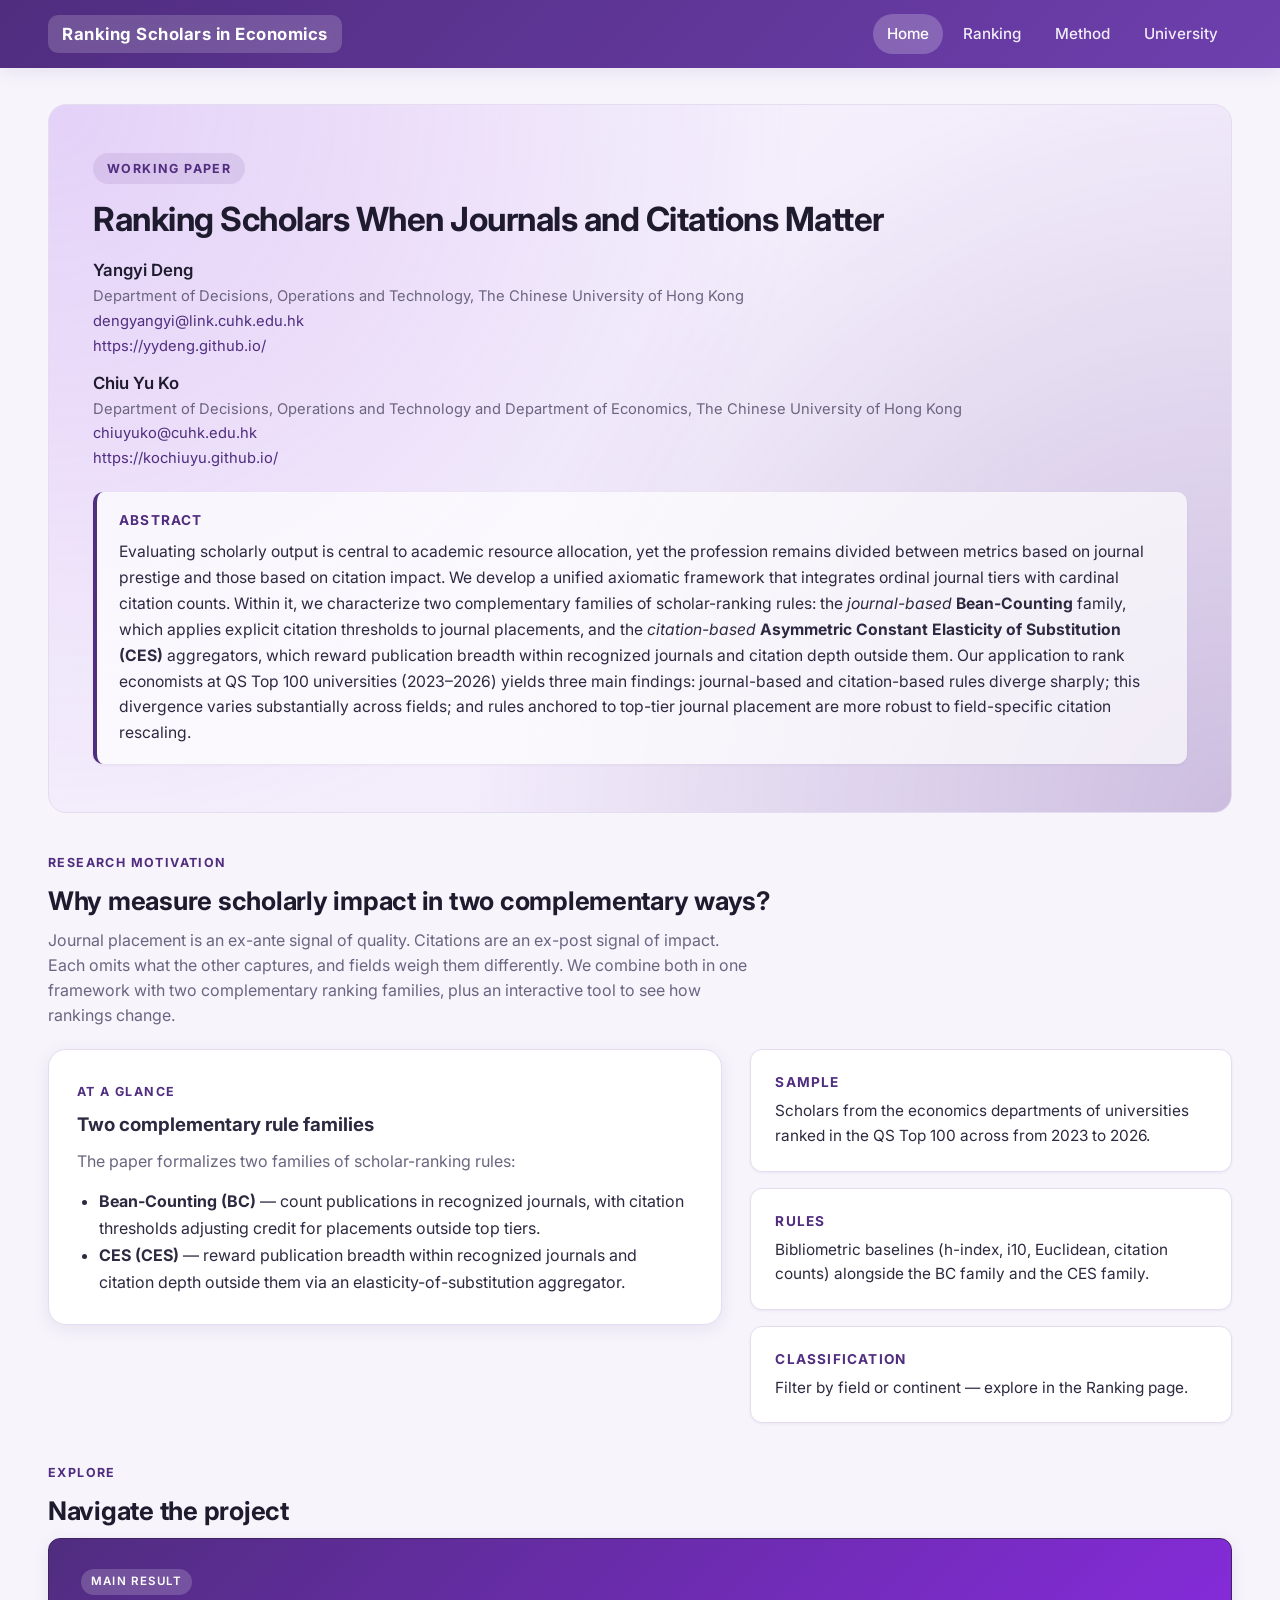
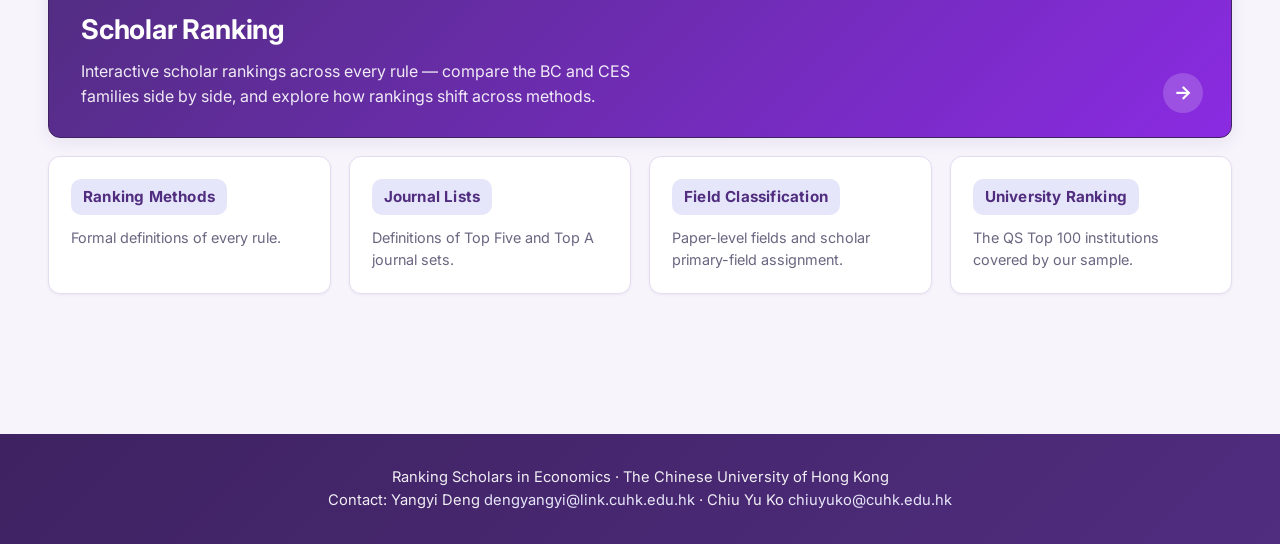
==== index.html @ 307507ee "Add files via upload" ====
<!DOCTYPE html>
<html lang="en">
<head>
    <meta charset="UTF-8">
    <meta name="viewport" content="width=device-width, initial-scale=1.0">
    <title>Ranking Scholars When Journals and Citations Matter</title>
    <link rel="preconnect" href="https://fonts.googleapis.com">
    <link rel="preconnect" href="https://fonts.gstatic.com" crossorigin>
    <link href="https://fonts.googleapis.com/css2?family=Inter:wght@400;500;600;700&display=swap" rel="stylesheet">
    <link rel="stylesheet" href="styles.css">
    <style>
        .home-grid {
            display: grid;
            grid-template-columns: 1.4fr 1fr;
            gap: 28px;
            align-items: start;
        }
        .home-grid .stat-stack {
            display: grid;
            gap: 16px;
        }
        .stat-card {
            background: #fff;
            border-radius: var(--radius-md);
            padding: 22px 24px;
            border: 1px solid var(--line);
            box-shadow: var(--shadow-sm);
        }
        .stat-card h4 {
            margin: 0 0 6px;
            color: var(--primary);
            font-size: 0.85em;
            text-transform: uppercase;
            letter-spacing: 1.2px;
        }
        .stat-card p {
            margin: 0;
            color: var(--text);
            font-size: 0.96em;
            line-height: 1.6;
        }
        @media (max-width: 900px) {
            .home-grid { grid-template-columns: 1fr; }
        }
        .tile .tile-icon {
            width: auto;
            height: auto;
            padding: 6px 12px;
            display: inline-block;
            font-size: 0.95em;
            letter-spacing: 0.2px;
        }
        .nav-layout {
            display: grid;
            gap: 18px;
        }
        .tile-feature {
            position: relative;
            display: block;
            padding: 28px 32px;
            background: linear-gradient(135deg, var(--primary), var(--primary-light));
            border-radius: var(--radius-md);
            border: 1px solid var(--primary-dark);
            box-shadow: var(--shadow-md);
            color: #fff;
            text-decoration: none;
            transition: transform 0.2s ease, box-shadow 0.2s ease;
            overflow: hidden;
        }
        .tile-feature:hover {
            transform: translateY(-2px);
            box-shadow: var(--shadow-lg);
            color: #fff;
        }
        .tile-feature .tile-eyebrow {
            display: inline-block;
            padding: 4px 10px;
            background: rgba(255, 255, 255, 0.18);
            color: #fff;
            border-radius: 999px;
            font-size: 0.72em;
            text-transform: uppercase;
            letter-spacing: 1.2px;
            font-weight: 600;
            margin-bottom: 14px;
        }
        .tile-feature .tile-feature-title {
            margin: 0 0 8px;
            font-size: 1.7em;
            font-weight: 700;
            color: #fff;
            letter-spacing: -0.2px;
        }
        .tile-feature .tile-feature-sub {
            margin: 0;
            font-size: 1em;
            line-height: 1.55;
            color: rgba(255, 255, 255, 0.9);
            max-width: 60ch;
        }
        .tile-feature .tile-feature-arrow {
            position: absolute;
            right: 28px;
            bottom: 24px;
            width: 40px;
            height: 40px;
            border-radius: 50%;
            background: rgba(255, 255, 255, 0.18);
            display: grid;
            place-items: center;
            font-size: 1.2em;
            font-weight: 700;
            transition: transform 0.2s ease, background 0.2s ease;
        }
        .tile-feature:hover .tile-feature-arrow {
            transform: translateX(4px);
            background: rgba(255, 255, 255, 0.28);
        }
        .tile-grid-secondary {
            grid-template-columns: repeat(4, 1fr);
        }
        @media (max-width: 900px) {
            .tile-grid-secondary { grid-template-columns: repeat(2, 1fr); }
            .tile-feature { padding: 22px; }
            .tile-feature .tile-feature-title { font-size: 1.35em; }
            .tile-feature .tile-feature-arrow { display: none; }
        }
    </style>
</head>
<body>
    <header class="site-header">
        <div class="nav-wrap">
            <a class="brand" href="index.html">
                <span class="brand-mark">Ranking Scholars in Economics</span>
            </a>
            <nav class="site-nav">
                <a href="index.html" class="active">Home</a>
                <a href="ranking.html">Ranking</a>
                <a href="algorithms.html">Method</a>
                <a href="university.html">University</a>
            </nav>
        </div>
    </header>

    <main class="page">
        <section class="hero section">
            <span class="eyebrow">Working paper</span>
            <h1>Ranking Scholars When Journals and Citations Matter</h1>

            <div class="authors">
                <div class="author">
                    <span class="author-name">Yangyi Deng</span>
                    <span class="author-aff">Department of Decisions, Operations and Technology, The Chinese University of Hong Kong</span>
                    <a class="author-email" href="mailto:dengyangyi@link.cuhk.edu.hk">dengyangyi@link.cuhk.edu.hk</a>
                    <a class="author-site" href="https://yydeng.github.io/" target="_blank" rel="noopener">https://yydeng.github.io/</a>
                </div>
                <div class="author">
                    <span class="author-name">Chiu Yu Ko</span>
                    <span class="author-aff">Department of Decisions, Operations and Technology and Department of Economics, The Chinese University of Hong Kong</span>
                    <a class="author-email" href="mailto:chiuyuko@cuhk.edu.hk">chiuyuko@cuhk.edu.hk</a>
                    <a class="author-site" href="https://kochiuyu.github.io/" target="_blank" rel="noopener">https://kochiuyu.github.io/</a>
                </div>
            </div>

            <div class="abstract">
                <h3>Abstract</h3>
                <p>Evaluating scholarly output is central to academic resource allocation, yet the profession remains divided between metrics based on journal prestige and those based on citation impact. We develop a unified axiomatic framework that integrates ordinal journal tiers with cardinal citation counts. Within it, we characterize two complementary families of scholar-ranking rules: the <em>journal-based</em> <strong>Bean-Counting</strong> family, which applies explicit citation thresholds to journal placements, and the <em>citation-based</em> <strong>Asymmetric Constant Elasticity of Substitution (CES)</strong> aggregators, which reward publication breadth within recognized journals and citation depth outside them. Our application to rank economists at QS Top 100 universities (2023&ndash;2026) yields three main findings: journal-based and citation-based rules diverge sharply; this divergence varies substantially across fields; and rules anchored to top-tier journal placement are more robust to field-specific citation rescaling.</p>
            </div>

        </section>

        <section class="section">
            <span class="section-eyebrow">Research Motivation</span>
            <h2 class="section-title">Why measure scholarly impact in two complementary ways?</h2>
            <p class="section-lead">Journal placement is an ex-ante signal of quality. Citations are an ex-post signal of impact. Each omits what the other captures, and fields weigh them differently. We combine both in one framework with two complementary ranking families, plus an interactive tool to see how rankings change.</p>

            <div class="home-grid">
                <div class="card">
                    <span class="section-eyebrow">At a glance</span>
                    <h3 style="margin:0 0 10px;">Two complementary rule families</h3>
                    <p style="margin:0 0 14px;color:var(--muted);">The paper formalizes two families of scholar-ranking rules:</p>
                    <ul style="margin:0;padding-left:22px;line-height:1.7;">
                        <li><strong>Bean-Counting (BC)</strong> — count publications in recognized journals, with citation thresholds adjusting credit for placements outside top tiers.</li>
                        <li><strong>CES (CES)</strong> — reward publication breadth within recognized journals and citation depth outside them via an elasticity-of-substitution aggregator.</li>
                    </ul>
                </div>
                <div class="stat-stack">
                    <div class="stat-card">
                        <h4>Sample</h4>
                        <p>Scholars from the economics departments of universities ranked in the QS Top 100 across from 2023 to 2026.
                        </p>
                    </div>
                    <div class="stat-card">
                        <h4>Rules</h4>
                        <p>Bibliometric baselines (h-index, i10, Euclidean, citation counts) alongside the BC family and the CES family.</p>
                    </div>
                    <div class="stat-card">
                        <h4>Classification</h4>
                        <p>Filter by field or continent  — explore in the Ranking page.</p>
                    </div>
                </div>
            </div>
        </section>

        <section class="section">
            <span class="section-eyebrow">Explore</span>
            <h2 class="section-title">Navigate the project</h2>
            <div class="nav-layout">
                <a class="tile-feature" href="ranking.html">
                    <span class="tile-eyebrow">Main Result</span>
                    <h3 class="tile-feature-title">Scholar Ranking</h3>
                    <p class="tile-feature-sub">Interactive scholar rankings across every rule — compare the BC and CES families side by side, and explore how rankings shift across methods.</p>
                    <span class="tile-feature-arrow" aria-hidden="true">&rarr;</span>
                </a>
                <div class="tile-grid tile-grid-secondary">
                    <a class="tile" href="algorithms.html">
                        <div class="tile-icon">Ranking Methods</div>
                        <p class="tile-sub">Formal definitions of every rule.</p>
                    </a>
                    <a class="tile" href="algorithms.html#journal-lists">
                        <div class="tile-icon">Journal Lists</div>
                        <p class="tile-sub">Definitions of Top Five and Top A journal sets.</p>
                    </a>
                    <a class="tile" href="algorithms.html#field-classification">
                        <div class="tile-icon">Field Classification</div>
                        <p class="tile-sub">Paper-level fields and scholar primary-field assignment.</p>
                    </a>
                    <a class="tile" href="university.html">
                        <div class="tile-icon">University Ranking</div>
                        <p class="tile-sub">The QS Top 100 institutions covered by our sample.</p>
                    </a>
                </div>
            </div>
        </section>
    </main>

<footer class="site-footer">
  <div class="footer-inner">
    Ranking Scholars in Economics &middot; The Chinese University of Hong Kong<br>
    Contact:
    Yangyi Deng <a href="mailto:dengyangyi@link.cuhk.edu.hk">dengyangyi@link.cuhk.edu.hk</a>
    &middot;
    Chiu Yu Ko <a href="mailto:chiuyuko@cuhk.edu.hk">chiuyuko@cuhk.edu.hk</a>
  </div>
</footer>
    
</body>
</html>
---- styles.css ----
/* ============================================================
   Shared stylesheet — Ranking Scholars in Economics
   Purple academic theme with rounded cards and clean hierarchy.
   ============================================================ */

:root {
    --primary: #502D7F;
    --primary-dark: #3E2261;
    --primary-light: #8A2BE2;
    --lavender: #E6E6FA;
    --lavender-soft: #F3EEFB;
    --lavender-pale: #F8F5FD;
    --thistle: #D8BFD8;
    --ink: #1F1B2E;
    --text: #2D2940;
    --muted: #6B6580;
    --line: #E4DDF0;
    --card-bg: #FFFFFF;
    --page-bg: #F7F4FC;
    --shadow-sm: 0 1px 3px rgba(46, 23, 89, 0.06);
    --shadow-md: 0 4px 18px rgba(46, 23, 89, 0.08);
    --shadow-lg: 0 12px 32px rgba(46, 23, 89, 0.12);
    --radius-sm: 6px;
    --radius-md: 12px;
    --radius-lg: 18px;
}

* { box-sizing: border-box; }

html { scroll-behavior: smooth; }

body {
    font-family: 'Inter', -apple-system, BlinkMacSystemFont, 'Segoe UI', 'Helvetica Neue', Arial, sans-serif;
    margin: 0;
    padding: 0;
    background-color: var(--page-bg);
    color: var(--text);
    line-height: 1.55;
    -webkit-font-smoothing: antialiased;
    -moz-osx-font-smoothing: grayscale;
    display: flex;
    flex-direction: column;
    min-height: 100vh;
}

a { color: var(--primary); }
a:hover { color: var(--primary-dark); }

/* ---------- Top bar / navigation ---------- */
.site-header {
    background: linear-gradient(135deg, #502D7F 0%, #6E3FAE 100%);
    color: #fff;
    padding: 14px 0;
    box-shadow: var(--shadow-md);
    position: sticky;
    top: 0;
    z-index: 50;
}
.site-header .nav-wrap {
    max-width: 1240px;
    margin: 0 auto;
    padding: 0 28px;
    display: flex;
    align-items: center;
    justify-content: space-between;
    gap: 24px;
    flex-wrap: wrap;
}
.site-header .brand {
    display: flex;
    align-items: center;
    gap: 12px;
    text-decoration: none;
    color: #fff;
}
.site-header .brand-mark {
    height: 38px;
    padding: 0 14px;
    border-radius: 10px;
    background: rgba(255, 255, 255, 0.18);
    display: inline-flex;
    align-items: center;
    justify-content: center;
    font-weight: 700;
    font-size: 1.05em;
    letter-spacing: 0.5px;
    backdrop-filter: blur(4px);
}
.site-header .brand-title {
    font-size: 1.15em;
    font-weight: 600;
    letter-spacing: 0.2px;
}
.site-nav {
    display: flex;
    gap: 6px;
    flex-wrap: wrap;
}
.site-nav a {
    color: #fff;
    text-decoration: none;
    padding: 8px 14px;
    border-radius: 999px;
    font-size: 0.95em;
    font-weight: 500;
    transition: background-color 0.2s ease, transform 0.2s ease;
    opacity: 0.9;
}
.site-nav a:hover {
    background-color: rgba(255, 255, 255, 0.16);
    opacity: 1;
}
.site-nav a.active {
    background-color: rgba(255, 255, 255, 0.22);
    opacity: 1;
}

/* ---------- Page layout ---------- */
.page {
    flex: 1;
    width: 100%;
    max-width: 1240px;
    margin: 0 auto;
    padding: 36px 28px 64px;
}
.page-narrow {
    max-width: 960px;
}

/* ---------- Section + card primitives ---------- */
.section {
    margin-bottom: 36px;
}
.section-eyebrow {
    display: inline-block;
    color: var(--primary);
    font-size: 0.78em;
    font-weight: 700;
    letter-spacing: 1.4px;
    text-transform: uppercase;
    margin-bottom: 8px;
}
.section-title {
    font-size: 1.6em;
    color: var(--ink);
    margin: 0 0 8px;
    letter-spacing: -0.01em;
}
.section-lead {
    color: var(--muted);
    margin: 0 0 22px;
    max-width: 70ch;
}
.card {
    background: var(--card-bg);
    border-radius: var(--radius-lg);
    box-shadow: var(--shadow-md);
    padding: 28px;
    border: 1px solid var(--line);
}
.card + .card { margin-top: 24px; }

/* ---------- Hero (paper) ---------- */
.hero {
    position: relative;
    background:
        radial-gradient(circle at 0% 0%, rgba(138, 43, 226, 0.18), transparent 55%),
        radial-gradient(circle at 100% 100%, rgba(80, 45, 127, 0.22), transparent 55%),
        linear-gradient(135deg, #F8F5FD 0%, #EFE6FA 100%);
    border-radius: var(--radius-lg);
    padding: 48px 44px;
    border: 1px solid var(--line);
    overflow: hidden;
}
.hero .eyebrow {
    display: inline-flex;
    align-items: center;
    gap: 8px;
    padding: 6px 14px;
    background: rgba(80, 45, 127, 0.10);
    color: var(--primary);
    border-radius: 999px;
    font-size: 0.78em;
    font-weight: 700;
    letter-spacing: 1.4px;
    text-transform: uppercase;
    margin-bottom: 16px;
}
.hero h1 {
    font-size: clamp(1.2em, 2.6vw, 2.15em);
    line-height: 1.18;
    color: var(--ink);
    margin: 0 0 18px;
    letter-spacing: -0.015em;
    white-space: nowrap;
}
.hero .authors {
    margin: 0 0 18px;
    display: grid;
    gap: 12px;
}
.hero .author {
    display: flex;
    flex-direction: column;
    gap: 2px;
}
.hero .author-name {
    font-weight: 600;
    color: var(--ink);
    font-size: 1.05em;
}
.hero .author-aff {
    color: var(--muted);
    font-size: 0.92em;
}
.hero .author-email {
    color: var(--primary);
    font-size: 0.92em;
    text-decoration: none;
}
.hero .author-email:hover { text-decoration: underline; }
.hero .author-site {
    color: var(--primary);
    font-size: 0.92em;
    text-decoration: none;
    word-break: break-all;
}
.hero .author-site:hover { text-decoration: underline; }

.hero .abstract {
    background: rgba(255, 255, 255, 0.7);
    border-left: 4px solid var(--primary);
    padding: 18px 22px;
    border-radius: 10px;
    margin-top: 22px;
    box-shadow: var(--shadow-sm);
}
.hero .abstract h3 {
    margin: 0 0 8px;
    font-size: 0.85em;
    text-transform: uppercase;
    letter-spacing: 1.2px;
    color: var(--primary);
}
.hero .abstract p {
    margin: 0;
    color: var(--text);
    font-size: 0.98em;
    line-height: 1.65;
}

.hero .button-row {
    display: flex;
    flex-wrap: wrap;
    gap: 10px;
    margin-top: 24px;
}
.btn {
    display: inline-flex;
    align-items: center;
    gap: 6px;
    padding: 10px 18px;
    border-radius: 999px;
    background: var(--primary);
    color: #fff;
    text-decoration: none;
    font-size: 0.92em;
    font-weight: 500;
    border: 1px solid transparent;
    transition: background-color 0.2s ease, transform 0.2s ease, box-shadow 0.2s ease;
    cursor: pointer;
}
.btn:hover {
    background: var(--primary-dark);
    transform: translateY(-1px);
    box-shadow: var(--shadow-md);
    color: #fff;
}
.btn.btn-ghost {
    background: transparent;
    color: var(--primary);
    border-color: var(--primary);
}
.btn.btn-ghost:hover {
    background: rgba(80, 45, 127, 0.08);
    color: var(--primary-dark);
}

/* ---------- Tile grid (homepage nav) ---------- */
.tile-grid {
    display: grid;
    grid-template-columns: repeat(auto-fit, minmax(240px, 1fr));
    gap: 18px;
}
.tile {
    display: block;
    padding: 22px;
    background: var(--card-bg);
    border-radius: var(--radius-md);
    border: 1px solid var(--line);
    text-decoration: none;
    color: var(--text);
    transition: transform 0.2s ease, box-shadow 0.2s ease, border-color 0.2s ease;
    box-shadow: var(--shadow-sm);
}
.tile:hover {
    transform: translateY(-2px);
    box-shadow: var(--shadow-md);
    border-color: var(--thistle);
    color: var(--text);
}
.tile-icon {
    width: 36px;
    height: 36px;
    border-radius: 10px;
    background: var(--lavender);
    color: var(--primary);
    display: grid;
    place-items: center;
    font-weight: 700;
    margin-bottom: 12px;
}
.tile-title {
    font-size: 1.08em;
    font-weight: 600;
    color: var(--ink);
    margin: 0 0 4px;
}
.tile-sub {
    font-size: 0.9em;
    color: var(--muted);
    margin: 0;
}

/* ---------- Tables ---------- */
.table-wrap {
    border-radius: var(--radius-md);
    overflow: hidden;
    border: 1px solid var(--line);
    background: #fff;
}
table.std {
    width: 100%;
    border-collapse: collapse;
    font-size: 0.95em;
}
table.std th,
table.std td {
    padding: 12px 14px;
    text-align: left;
    border-bottom: 1px solid var(--line);
}
table.std thead th {
    background: var(--primary);
    color: #fff;
    font-weight: 600;
    letter-spacing: 0.2px;
    border-bottom: none;
}
table.std tbody tr:nth-child(even) { background: var(--lavender-pale); }
table.std tbody tr:hover { background: var(--lavender-soft); }

/* ---------- Method list (definitions) ---------- */
.method-table th:first-child,
.method-table td:first-child {
    width: 22%;
    font-weight: 600;
    color: var(--primary-dark);
    white-space: nowrap;
}
.method-table .formula {
    font-family: 'Cambria Math', 'Latin Modern Math', Georgia, serif;
    font-size: 1.02em;
    color: var(--ink);
}

/* ---------- Journal list ---------- */
.journal-block {
    display: grid;
    grid-template-columns: repeat(auto-fit, minmax(280px, 1fr));
    gap: 20px;
}
.journal-card {
    background: var(--lavender-pale);
    border: 1px solid var(--line);
    border-left: 4px solid var(--primary);
    border-radius: var(--radius-md);
    padding: 22px 24px;
}
.journal-card h3 {
    margin: 0 0 8px;
    color: var(--primary);
    font-size: 1.08em;
    letter-spacing: 0.2px;
}
.journal-card p {
    margin: 0;
    color: var(--text);
    font-size: 0.95em;
    line-height: 1.6;
}

/* ---------- Footer ---------- */
.site-footer {
    background: linear-gradient(135deg, #3E2261 0%, #502D7F 100%);
    color: rgba(255, 255, 255, 0.92);
    text-align: center;
    padding: 32px 24px;
    font-size: 0.92em;
    margin-top: 40px;
}
.site-footer a { color: #E6E6FA; text-decoration: none; }
.site-footer a:hover { text-decoration: underline; }
.site-footer .footer-inner {
    max-width: 1240px;
    margin: 0 auto;
}

/* ---------- Responsive ---------- */
@media (max-width: 768px) {
    .hero { padding: 32px 22px; }
    .hero h1 { white-space: normal; }
    .page { padding: 24px 18px 48px; }
    .card { padding: 22px; }
    .site-header .nav-wrap { padding: 0 18px; }
    .site-header .brand-title { font-size: 1em; }
    table.std { font-size: 0.88em; }
    table.std th, table.std td { padding: 10px 10px; }
}
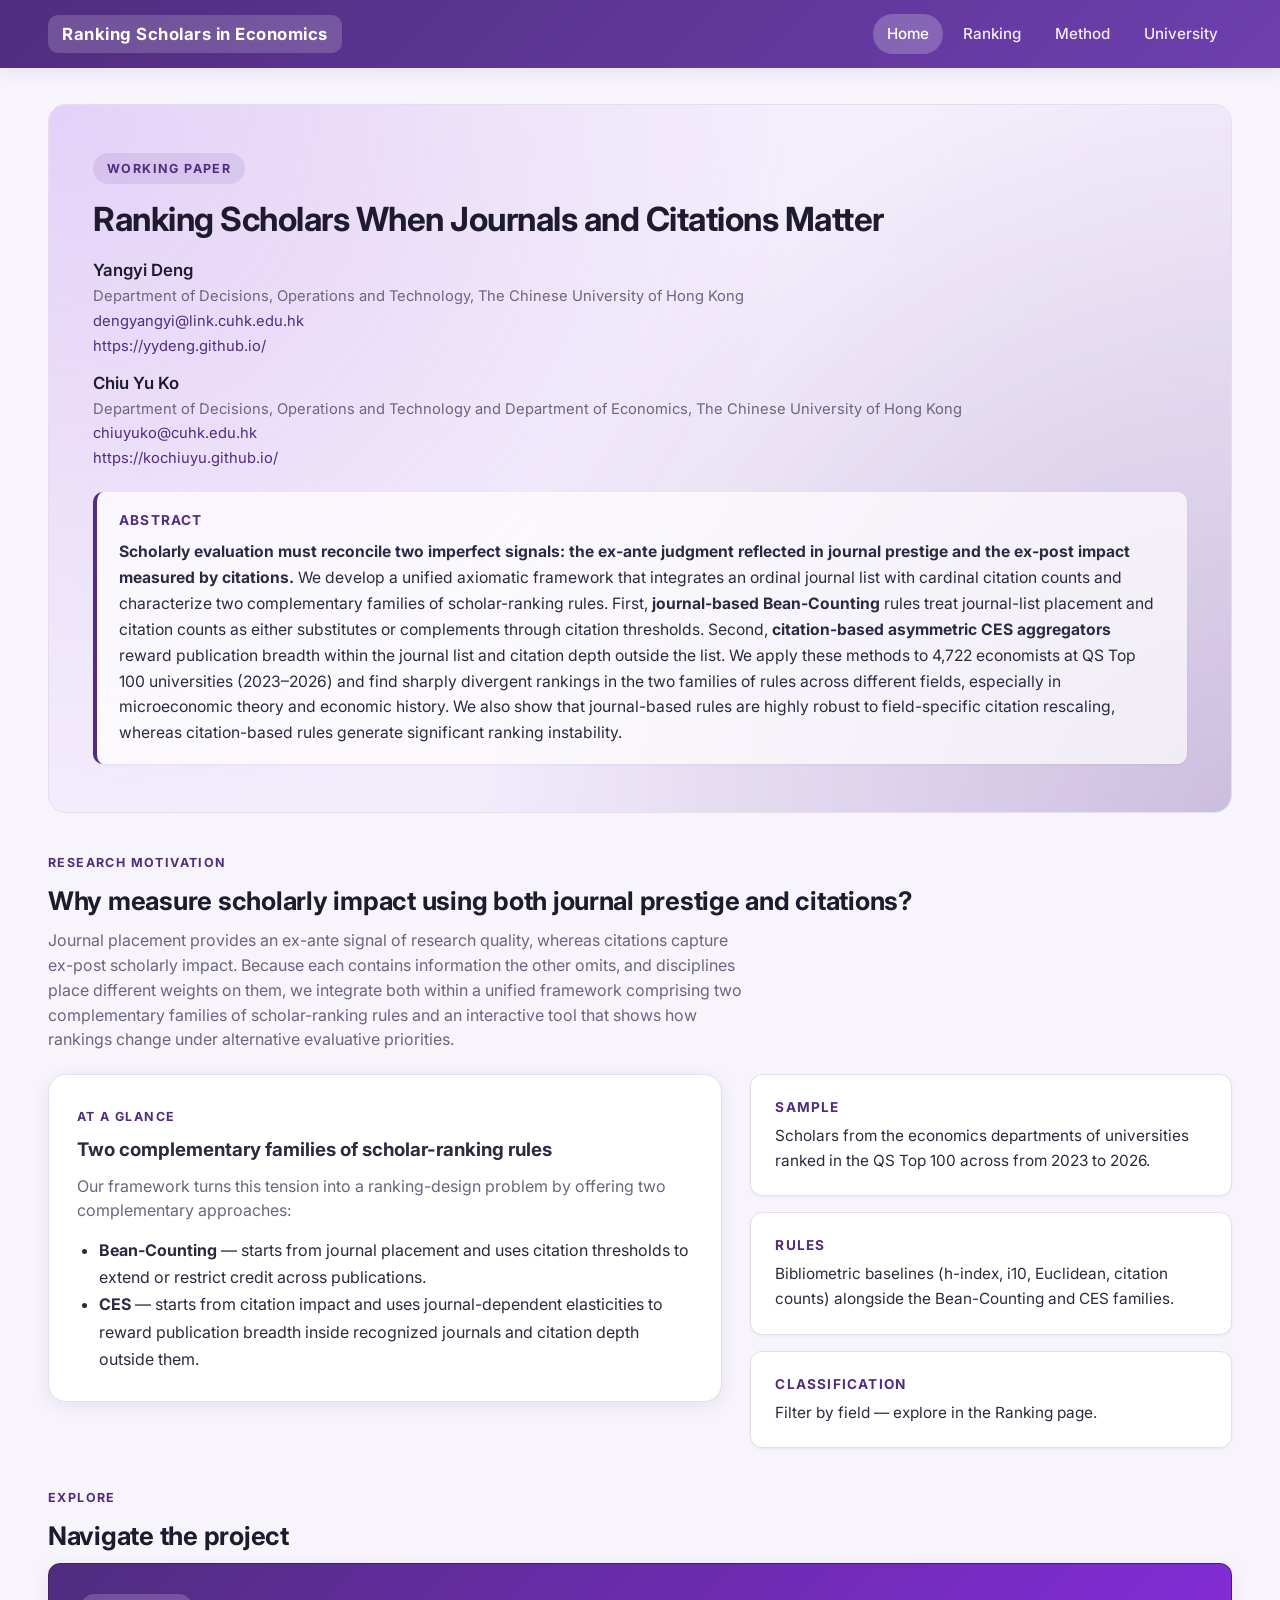
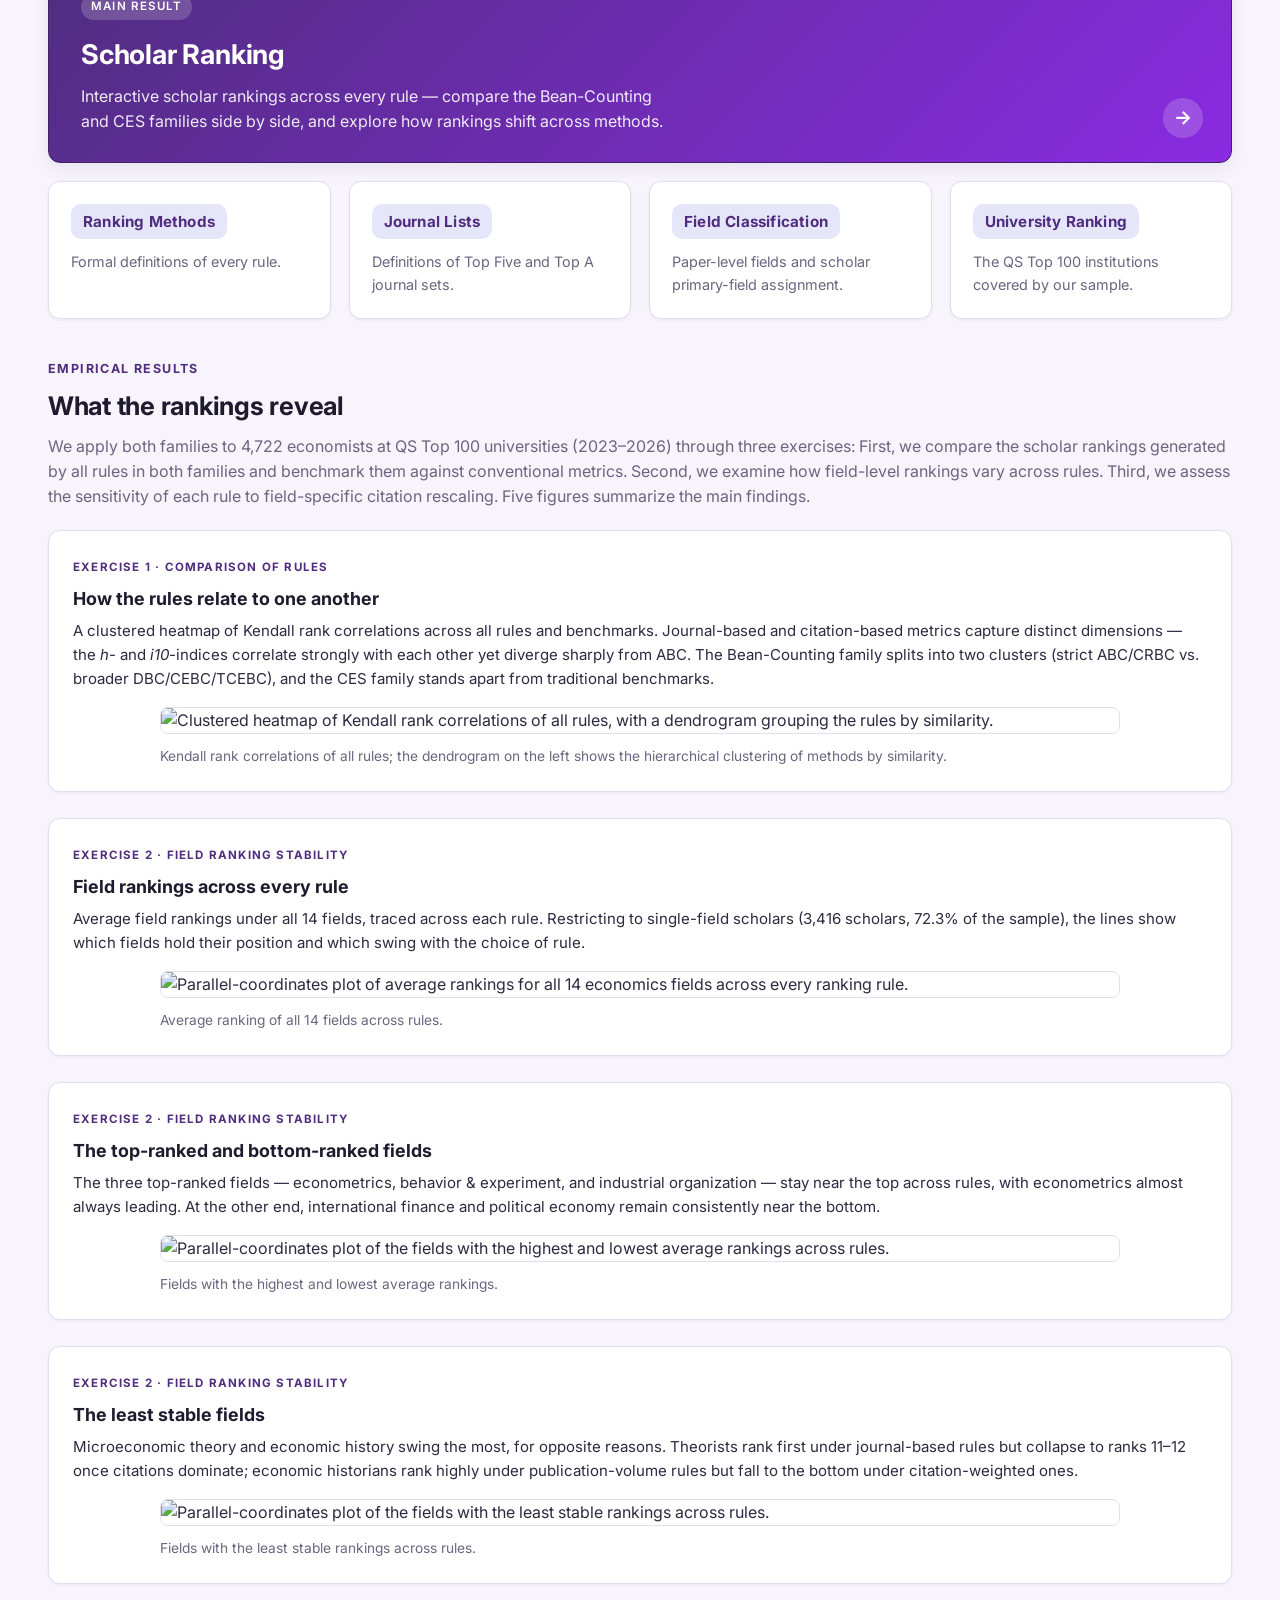
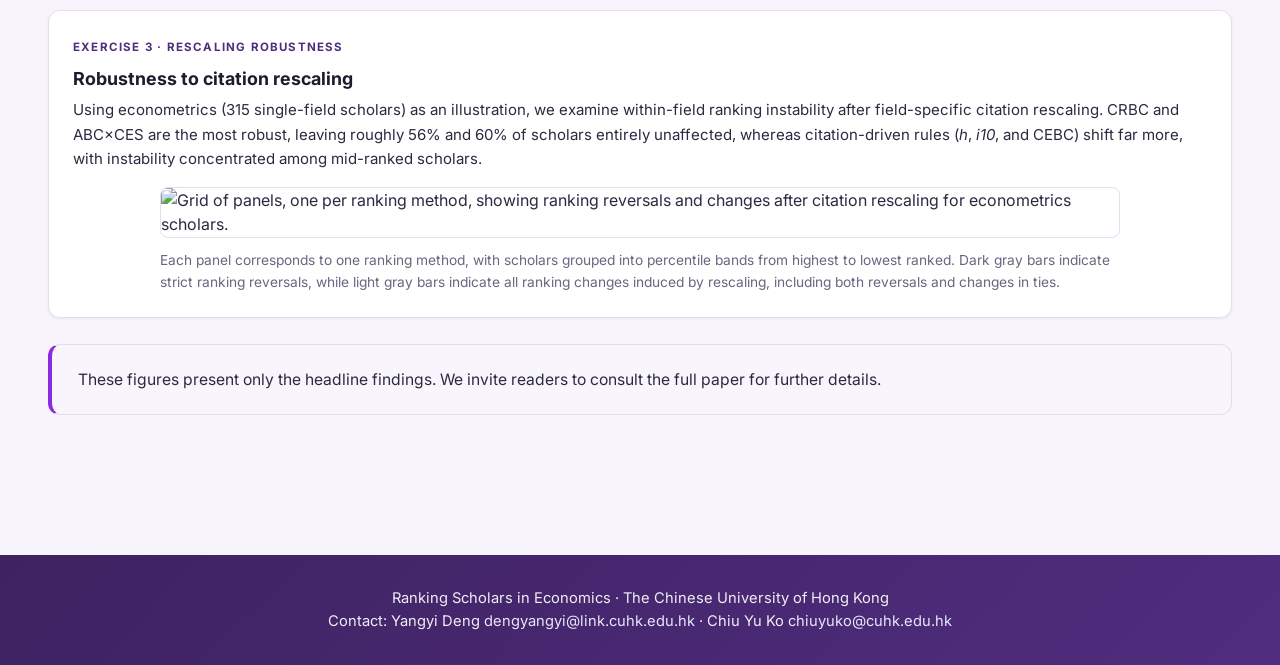
==== commit 61991ec4: "Update index.html" ====
--- a/index.html
+++ b/index.html
@@ -124,6 +124,70 @@
             .tile-feature { padding: 22px; }
             .tile-feature .tile-feature-title { font-size: 1.35em; }
             .tile-feature .tile-feature-arrow { display: none; }
+        }
+        .figure-stack {
+            display: grid;
+            gap: 26px;
+            margin-top: 4px;
+        }
+        .figure-card {
+            background: #fff;
+            border: 1px solid var(--line);
+            border-radius: var(--radius-md);
+            box-shadow: var(--shadow-sm);
+            padding: 22px 24px 24px;
+            overflow: hidden;
+        }
+        .figure-card .figure-eyebrow {
+            display: inline-block;
+            font-size: 0.72em;
+            text-transform: uppercase;
+            letter-spacing: 1.2px;
+            font-weight: 700;
+            color: var(--primary);
+            margin-bottom: 8px;
+        }
+        .figure-card h3 {
+            margin: 0 0 6px;
+            font-size: 1.12em;
+            color: var(--ink);
+        }
+        .figure-card p {
+            margin: 0;
+            color: var(--text);
+            font-size: 0.94em;
+            line-height: 1.6;
+        }
+        .figure-card figure {
+            margin: 16px 0 0;
+        }
+        .figure-card img {
+            display: block;
+            width: 100%;
+            height: auto;
+            max-width: 960px;
+            margin: 0 auto;
+            border: 1px solid var(--line);
+            border-radius: 8px;
+            background: #fff;
+        }
+        .figure-card figcaption {
+            margin: 12px auto 0;
+            max-width: 960px;
+            color: var(--muted);
+            font-size: 0.86em;
+            line-height: 1.55;
+        }
+        .paper-cta {
+            margin-top: 26px;
+            padding: 22px 26px;
+            background: var(--lavender-pale);
+            border: 1px solid var(--line);
+            border-left: 4px solid var(--primary-light);
+            border-radius: var(--radius-md);
+            color: var(--text);
+            font-size: 0.98em;
+            line-height: 1.6;
         }
     </style>
 </head>
@@ -164,24 +228,24 @@
 
             <div class="abstract">
                 <h3>Abstract</h3>
-                <p>Evaluating scholarly output is central to academic resource allocation, yet the profession remains divided between metrics based on journal prestige and those based on citation impact. We develop a unified axiomatic framework that integrates ordinal journal tiers with cardinal citation counts. Within it, we characterize two complementary families of scholar-ranking rules: the <em>journal-based</em> <strong>Bean-Counting</strong> family, which applies explicit citation thresholds to journal placements, and the <em>citation-based</em> <strong>Asymmetric Constant Elasticity of Substitution (CES)</strong> aggregators, which reward publication breadth within recognized journals and citation depth outside them. Our application to rank economists at QS Top 100 universities (2023&ndash;2026) yields three main findings: journal-based and citation-based rules diverge sharply; this divergence varies substantially across fields; and rules anchored to top-tier journal placement are more robust to field-specific citation rescaling.</p>
+                <p><strong>Scholarly evaluation must reconcile two imperfect signals: the ex-ante judgment reflected in journal prestige and the ex-post impact measured by citations.</strong> We develop a unified axiomatic framework that integrates an ordinal journal list with cardinal citation counts and characterize two complementary families of scholar-ranking rules. First, <strong>journal-based Bean-Counting</strong> rules treat journal-list placement and citation counts as either substitutes or complements through citation thresholds. Second, <strong>citation-based asymmetric CES aggregators</strong> reward publication breadth within the journal list and citation depth outside the list. We apply these methods to 4,722 economists at QS Top 100 universities (2023&ndash;2026) and find sharply divergent rankings in the two families of rules across different fields, especially in microeconomic theory and economic history. We also show that journal-based rules are highly robust to field-specific citation rescaling, whereas citation-based rules generate significant ranking instability.</p>
             </div>
 
         </section>
 
         <section class="section">
             <span class="section-eyebrow">Research Motivation</span>
-            <h2 class="section-title">Why measure scholarly impact in two complementary ways?</h2>
-            <p class="section-lead">Journal placement is an ex-ante signal of quality. Citations are an ex-post signal of impact. Each omits what the other captures, and fields weigh them differently. We combine both in one framework with two complementary ranking families, plus an interactive tool to see how rankings change.</p>
+            <h2 class="section-title">Why measure scholarly impact using both journal prestige and citations?</h2>
+            <p class="section-lead">Journal placement provides an ex-ante signal of research quality, whereas citations capture ex-post scholarly impact. Because each contains information the other omits, and disciplines place different weights on them, we integrate both within a unified framework comprising two complementary families of scholar-ranking rules and an interactive tool that shows how rankings change under alternative evaluative priorities.</p>
 
             <div class="home-grid">
                 <div class="card">
                     <span class="section-eyebrow">At a glance</span>
-                    <h3 style="margin:0 0 10px;">Two complementary rule families</h3>
-                    <p style="margin:0 0 14px;color:var(--muted);">The paper formalizes two families of scholar-ranking rules:</p>
+                    <h3 style="margin:0 0 10px;">Two complementary families of scholar-ranking rules</h3>
+                    <p style="margin:0 0 14px;color:var(--muted);">Our framework turns this tension into a ranking-design problem by offering two complementary approaches:</p>
                     <ul style="margin:0;padding-left:22px;line-height:1.7;">
-                        <li><strong>Bean-Counting (BC)</strong> — count publications in recognized journals, with citation thresholds adjusting credit for placements outside top tiers.</li>
-                        <li><strong>CES (CES)</strong> — reward publication breadth within recognized journals and citation depth outside them via an elasticity-of-substitution aggregator.</li>
+                        <li><strong>Bean-Counting</strong> — starts from journal placement and uses citation thresholds to extend or restrict credit across publications.</li>
+                        <li><strong>CES</strong> — starts from citation impact and uses journal-dependent elasticities to reward publication breadth inside recognized journals and citation depth outside them.</li>
                     </ul>
                 </div>
                 <div class="stat-stack">
@@ -192,11 +256,11 @@
                     </div>
                     <div class="stat-card">
                         <h4>Rules</h4>
-                        <p>Bibliometric baselines (h-index, i10, Euclidean, citation counts) alongside the BC family and the CES family.</p>
+                        <p>Bibliometric baselines (h-index, i10, Euclidean, citation counts) alongside the Bean-Counting and CES families.</p>
                     </div>
                     <div class="stat-card">
                         <h4>Classification</h4>
-                        <p>Filter by field or continent  — explore in the Ranking page.</p>
+                        <p>Filter by field — explore in the Ranking page.</p>
                     </div>
                 </div>
             </div>
@@ -209,7 +273,7 @@
                 <a class="tile-feature" href="ranking.html">
                     <span class="tile-eyebrow">Main Result</span>
                     <h3 class="tile-feature-title">Scholar Ranking</h3>
-                    <p class="tile-feature-sub">Interactive scholar rankings across every rule — compare the BC and CES families side by side, and explore how rankings shift across methods.</p>
+                    <p class="tile-feature-sub">Interactive scholar rankings across every rule — compare the Bean-Counting and CES families side by side, and explore how rankings shift across methods.</p>
                     <span class="tile-feature-arrow" aria-hidden="true">&rarr;</span>
                 </a>
                 <div class="tile-grid tile-grid-secondary">
@@ -232,6 +296,68 @@
                 </div>
             </div>
         </section>
+
+        <section class="section">
+            <span class="section-eyebrow">Empirical Results</span>
+            <h2 class="section-title">What the rankings reveal</h2>
+            <p class="section-lead" style="max-width:none;">We apply both families to 4,722 economists at QS Top 100 universities (2023&ndash;2026) through three exercises: First, we compare the scholar rankings generated by all rules in both families and benchmark them against conventional metrics. Second, we examine how field-level rankings vary across rules. Third, we assess the sensitivity of each rule to field-specific citation rescaling. Five figures summarize the main findings.</p>
+
+            <div class="figure-stack">
+                <div class="figure-card">
+                    <span class="figure-eyebrow">Exercise 1 · Comparison of rules</span>
+                    <h3>How the rules relate to one another</h3>
+                    <p>A clustered heatmap of Kendall rank correlations across all rules and benchmarks. Journal-based and citation-based metrics capture distinct dimensions — the <em>h</em>- and <em>i10</em>-indices correlate strongly with each other yet diverge sharply from ABC. The Bean-Counting family splits into two clusters (strict ABC/CRBC vs. broader DBC/CEBC/TCEBC), and the CES family stands apart from traditional benchmarks.</p>
+                    <figure>
+                        <img src="clustered_heatmap.png" alt="Clustered heatmap of Kendall rank correlations of all rules, with a dendrogram grouping the rules by similarity.">
+                        <figcaption>Kendall rank correlations of all rules; the dendrogram on the left shows the hierarchical clustering of methods by similarity.</figcaption>
+                    </figure>
+                </div>
+
+                <div class="figure-card">
+                    <span class="figure-eyebrow">Exercise 2 · Field ranking stability</span>
+                    <h3>Field rankings across every rule</h3>
+                    <p>Average field rankings under all 14 fields, traced across each rule. Restricting to single-field scholars (3,416 scholars, 72.3% of the sample), the lines show which fields hold their position and which swing with the choice of rule.</p>
+                    <figure>
+                        <img src="parallel_total_100.png" alt="Parallel-coordinates plot of average rankings for all 14 economics fields across every ranking rule.">
+                        <figcaption>Average ranking of all 14 fields across rules.</figcaption>
+                    </figure>
+                </div>
+
+                <div class="figure-card">
+                    <span class="figure-eyebrow">Exercise 2 · Field ranking stability</span>
+                    <h3>The top-ranked and bottom-ranked fields</h3>
+                    <p>The three top-ranked fields — econometrics, behavior &amp; experiment, and industrial organization — stay near the top across rules, with econometrics almost always leading. At the other end, international finance and political economy remain consistently near the bottom.</p>
+                    <figure>
+                        <img src="parallel_extreme_100.png" alt="Parallel-coordinates plot of the fields with the highest and lowest average rankings across rules.">
+                        <figcaption>Fields with the highest and lowest average rankings.</figcaption>
+                    </figure>
+                </div>
+
+                <div class="figure-card">
+                    <span class="figure-eyebrow">Exercise 2 · Field ranking stability</span>
+                    <h3>The least stable fields</h3>
+                    <p>Microeconomic theory and economic history swing the most, for opposite reasons. Theorists rank first under journal-based rules but collapse to ranks 11&ndash;12 once citations dominate; economic historians rank highly under publication-volume rules but fall to the bottom under citation-weighted ones.</p>
+                    <figure>
+                        <img src="parallel_least_stable_100.png" alt="Parallel-coordinates plot of the fields with the least stable rankings across rules.">
+                        <figcaption>Fields with the least stable rankings across rules.</figcaption>
+                    </figure>
+                </div>
+
+                <div class="figure-card">
+                    <span class="figure-eyebrow">Exercise 3 · Rescaling robustness</span>
+                    <h3>Robustness to citation rescaling</h3>
+                    <p>Using econometrics (315 single-field scholars) as an illustration, we examine within-field ranking instability after field-specific citation rescaling. CRBC and ABC&times;CES are the most robust, leaving roughly 56% and 60% of scholars entirely unaffected, whereas citation-driven rules (<em>h</em>, <em>i10</em>, and CEBC) shift far more, with instability concentrated among mid-ranked scholars.</p>
+                    <figure>
+                        <img src="rescale_econometrics_grid_100.png" alt="Grid of panels, one per ranking method, showing ranking reversals and changes after citation rescaling for econometrics scholars.">
+                        <figcaption>Each panel corresponds to one ranking method, with scholars grouped into percentile bands from highest to lowest ranked. Dark gray bars indicate strict ranking reversals, while light gray bars indicate all ranking changes induced by rescaling, including both reversals and changes in ties.</figcaption>
+                    </figure>
+                </div>
+            </div>
+
+            <div class="paper-cta">
+                These figures present only the headline findings. We invite readers to consult the full paper for further details.
+            </div>
+        </section>
     </main>
 
 <footer class="site-footer">
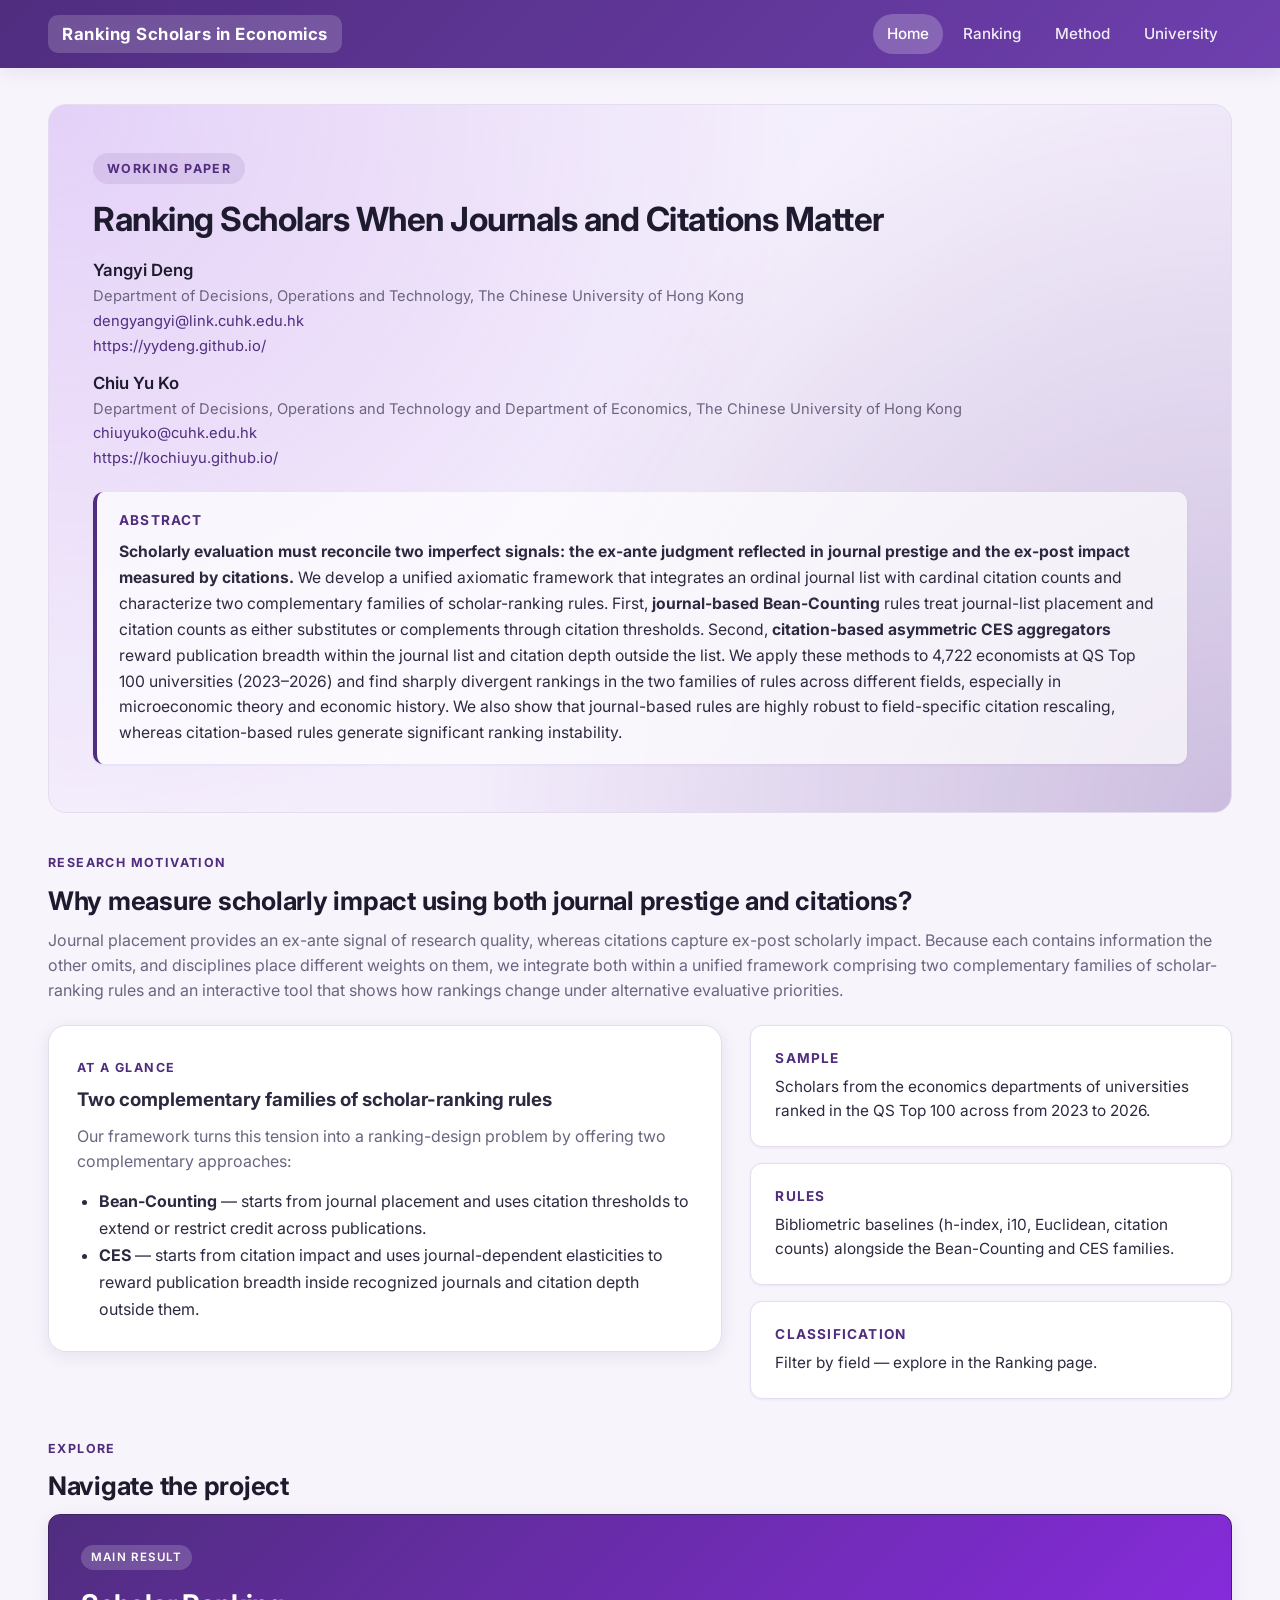
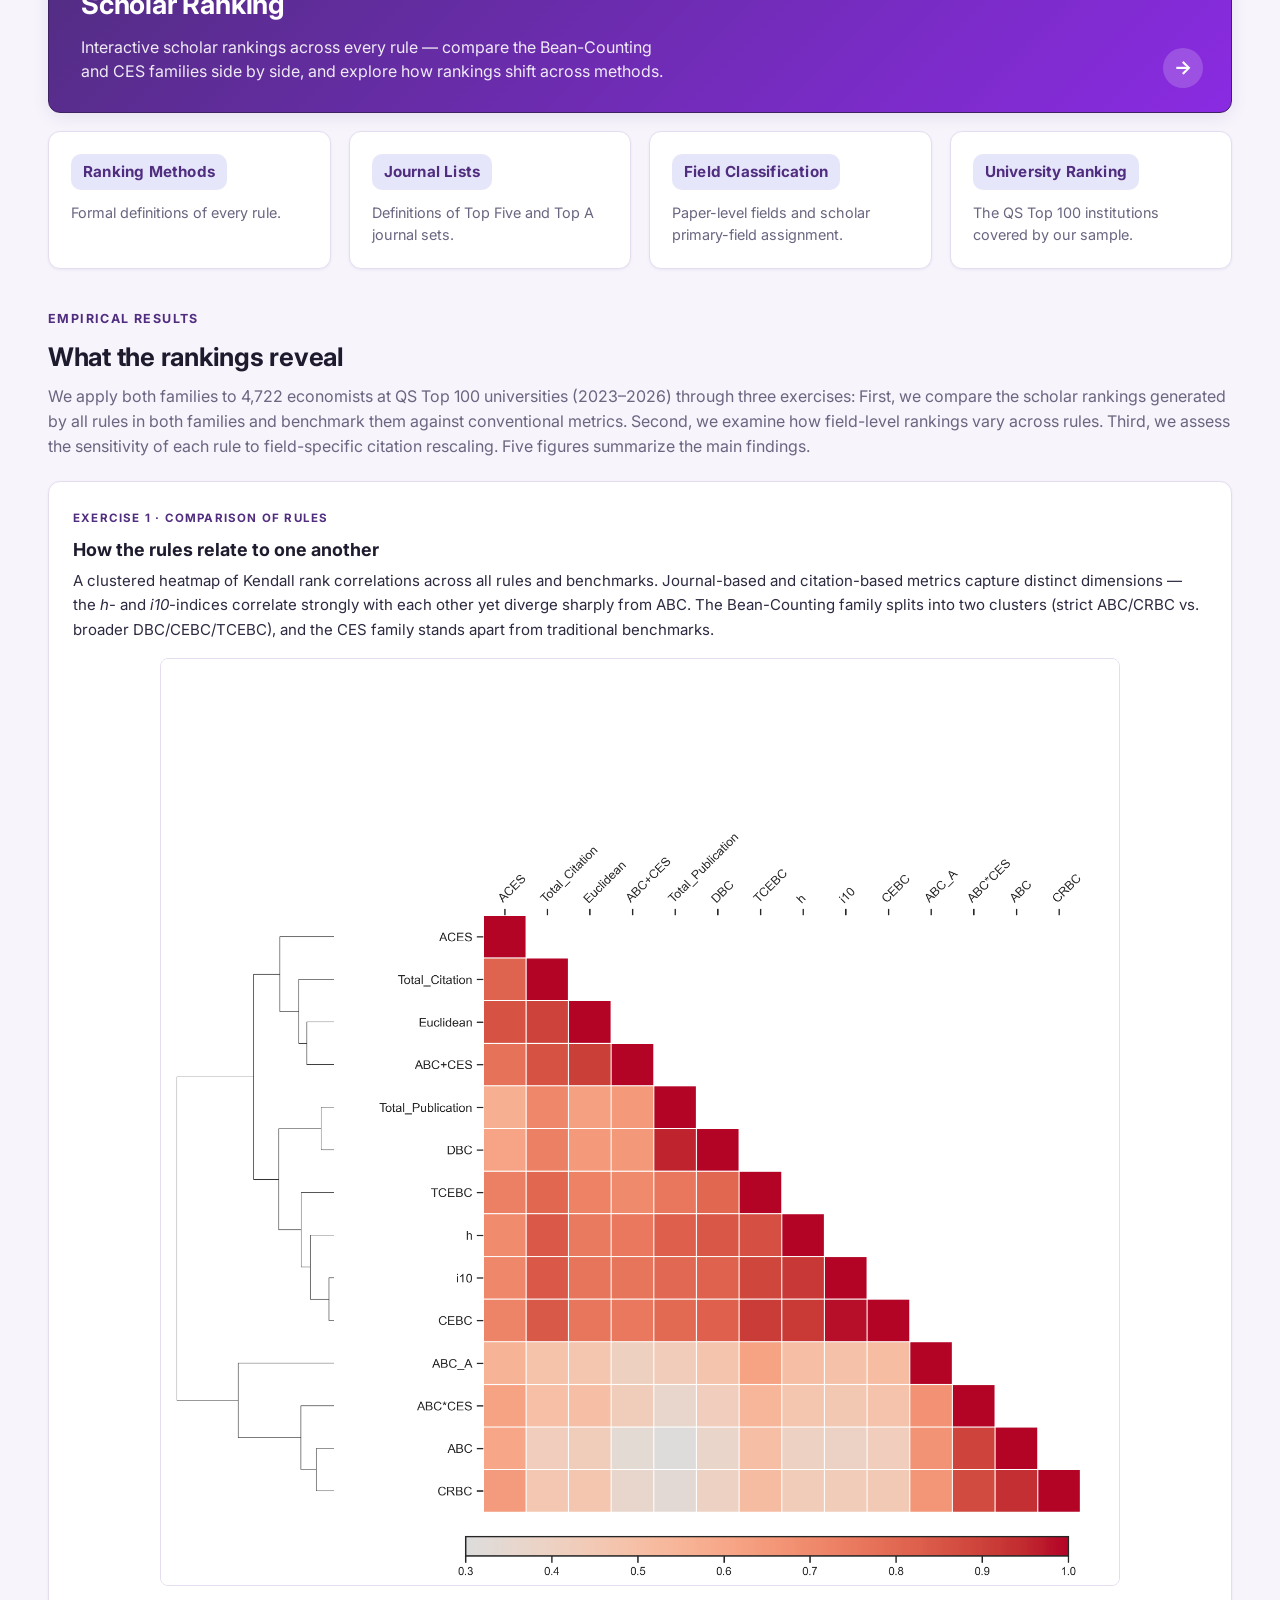
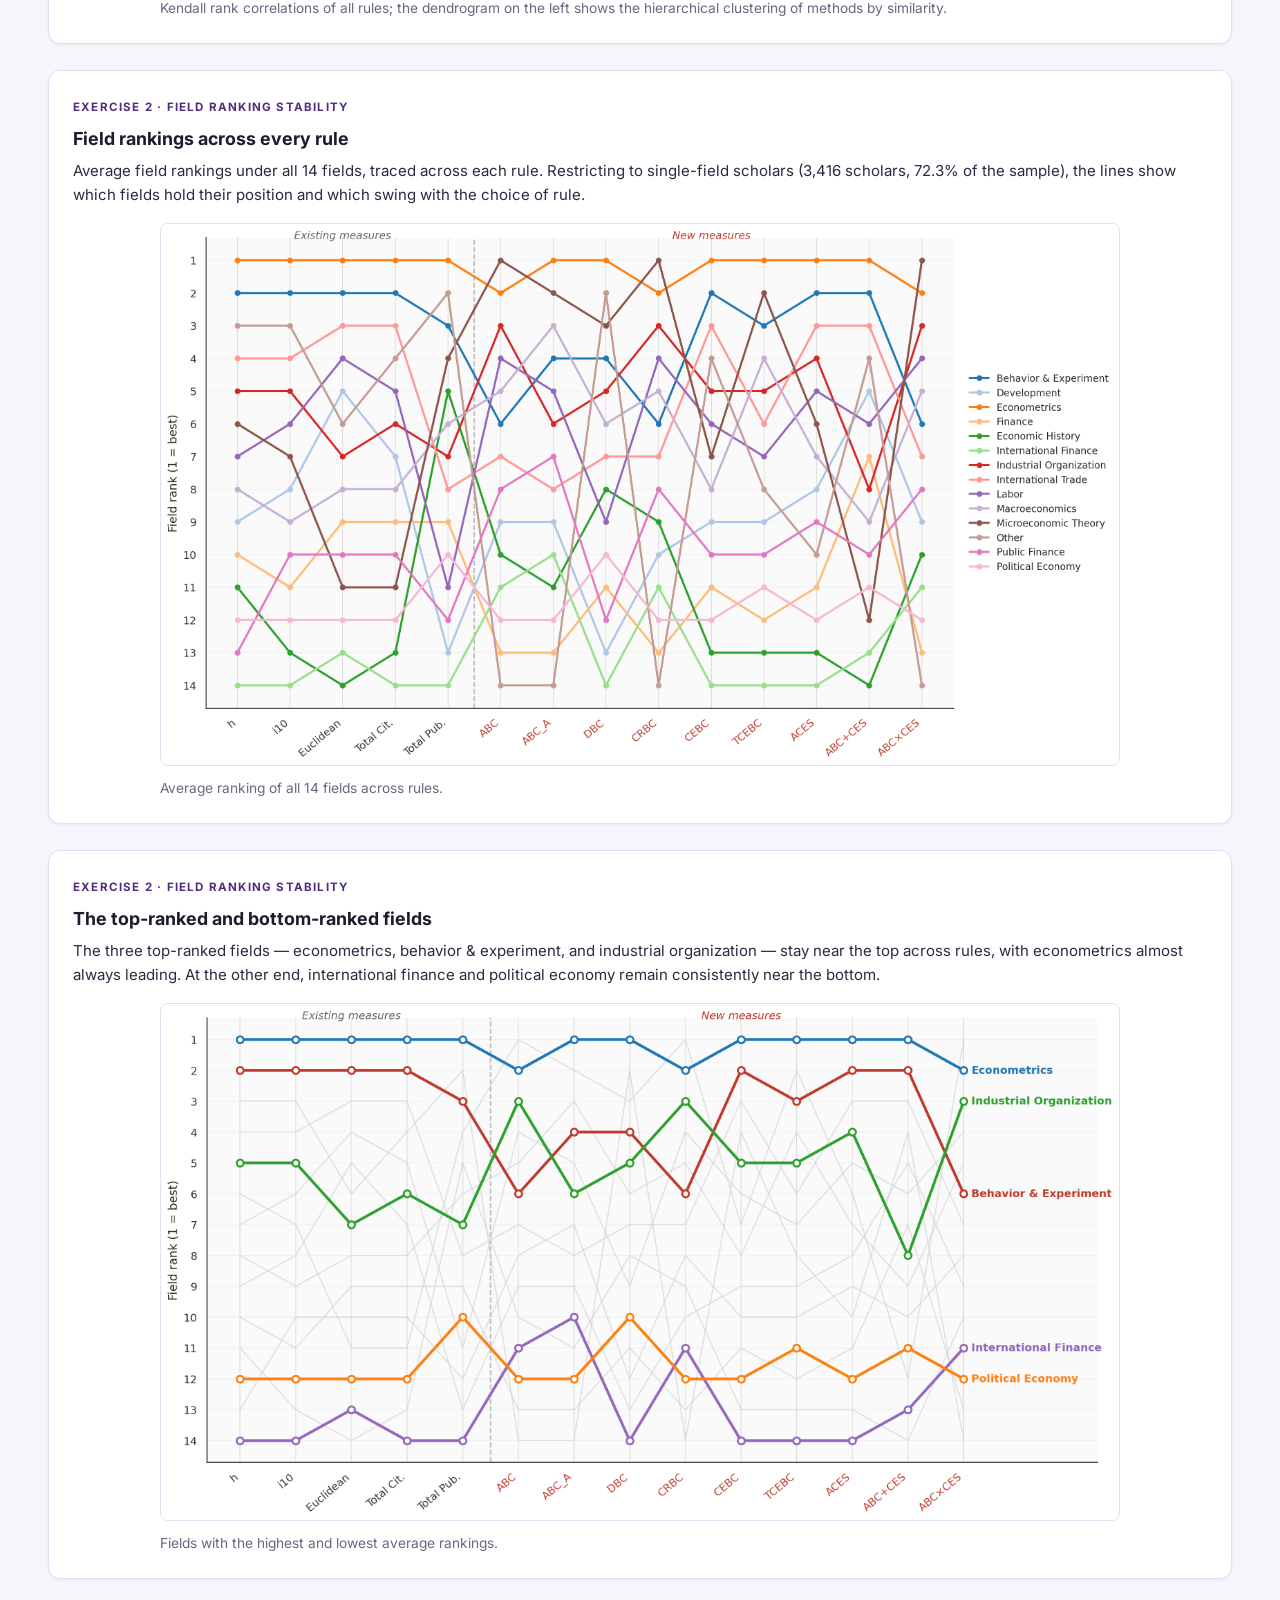
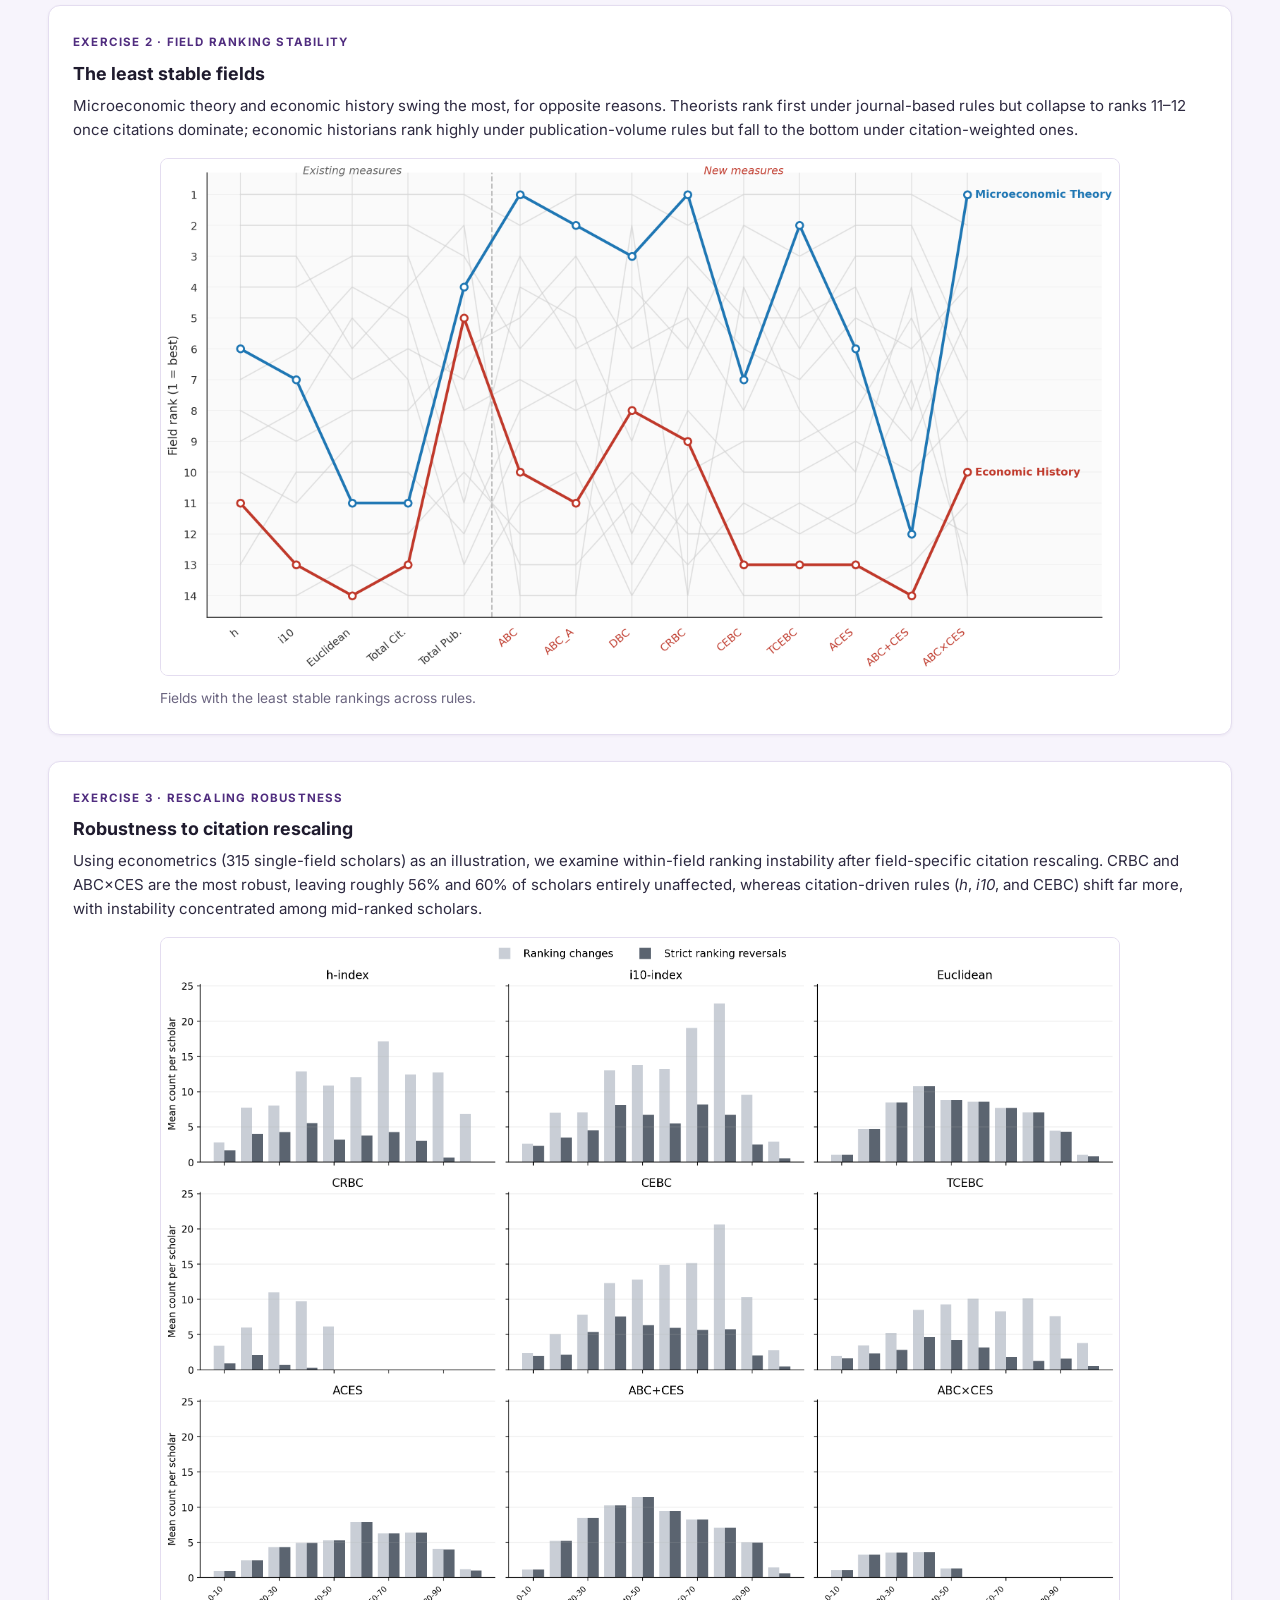
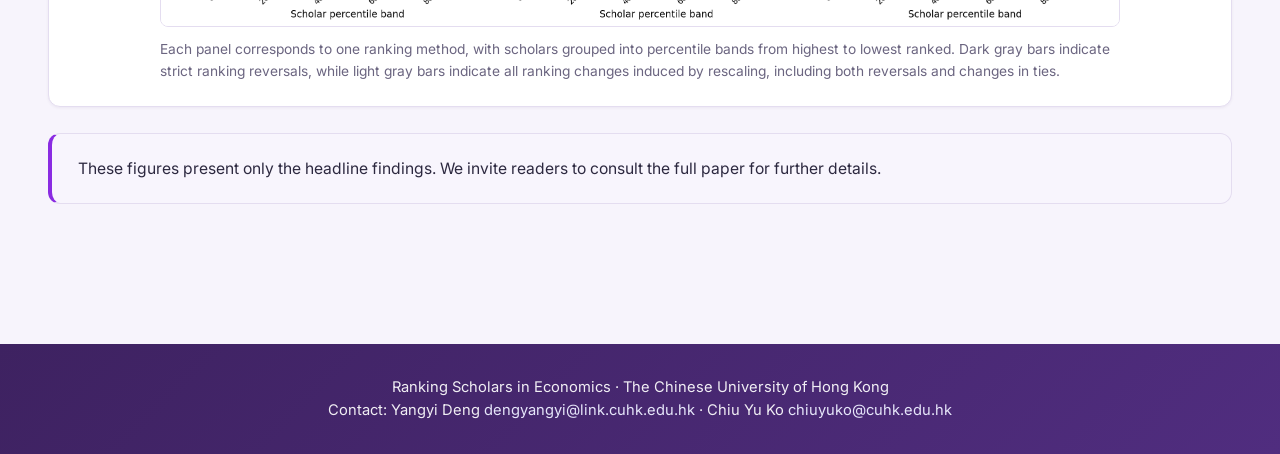
==== commit 2ce877a7: "Update index.html" ====
--- a/index.html
+++ b/index.html
@@ -236,7 +236,7 @@
         <section class="section">
             <span class="section-eyebrow">Research Motivation</span>
             <h2 class="section-title">Why measure scholarly impact using both journal prestige and citations?</h2>
-            <p class="section-lead">Journal placement provides an ex-ante signal of research quality, whereas citations capture ex-post scholarly impact. Because each contains information the other omits, and disciplines place different weights on them, we integrate both within a unified framework comprising two complementary families of scholar-ranking rules and an interactive tool that shows how rankings change under alternative evaluative priorities.</p>
+            <p class="section-lead" style="max-width:none;">Journal placement provides an ex-ante signal of research quality, whereas citations capture ex-post scholarly impact. Because each contains information the other omits, and disciplines place different weights on them, we integrate both within a unified framework comprising two complementary families of scholar-ranking rules and an interactive tool that shows how rankings change under alternative evaluative priorities.</p>
 
             <div class="home-grid">
                 <div class="card">
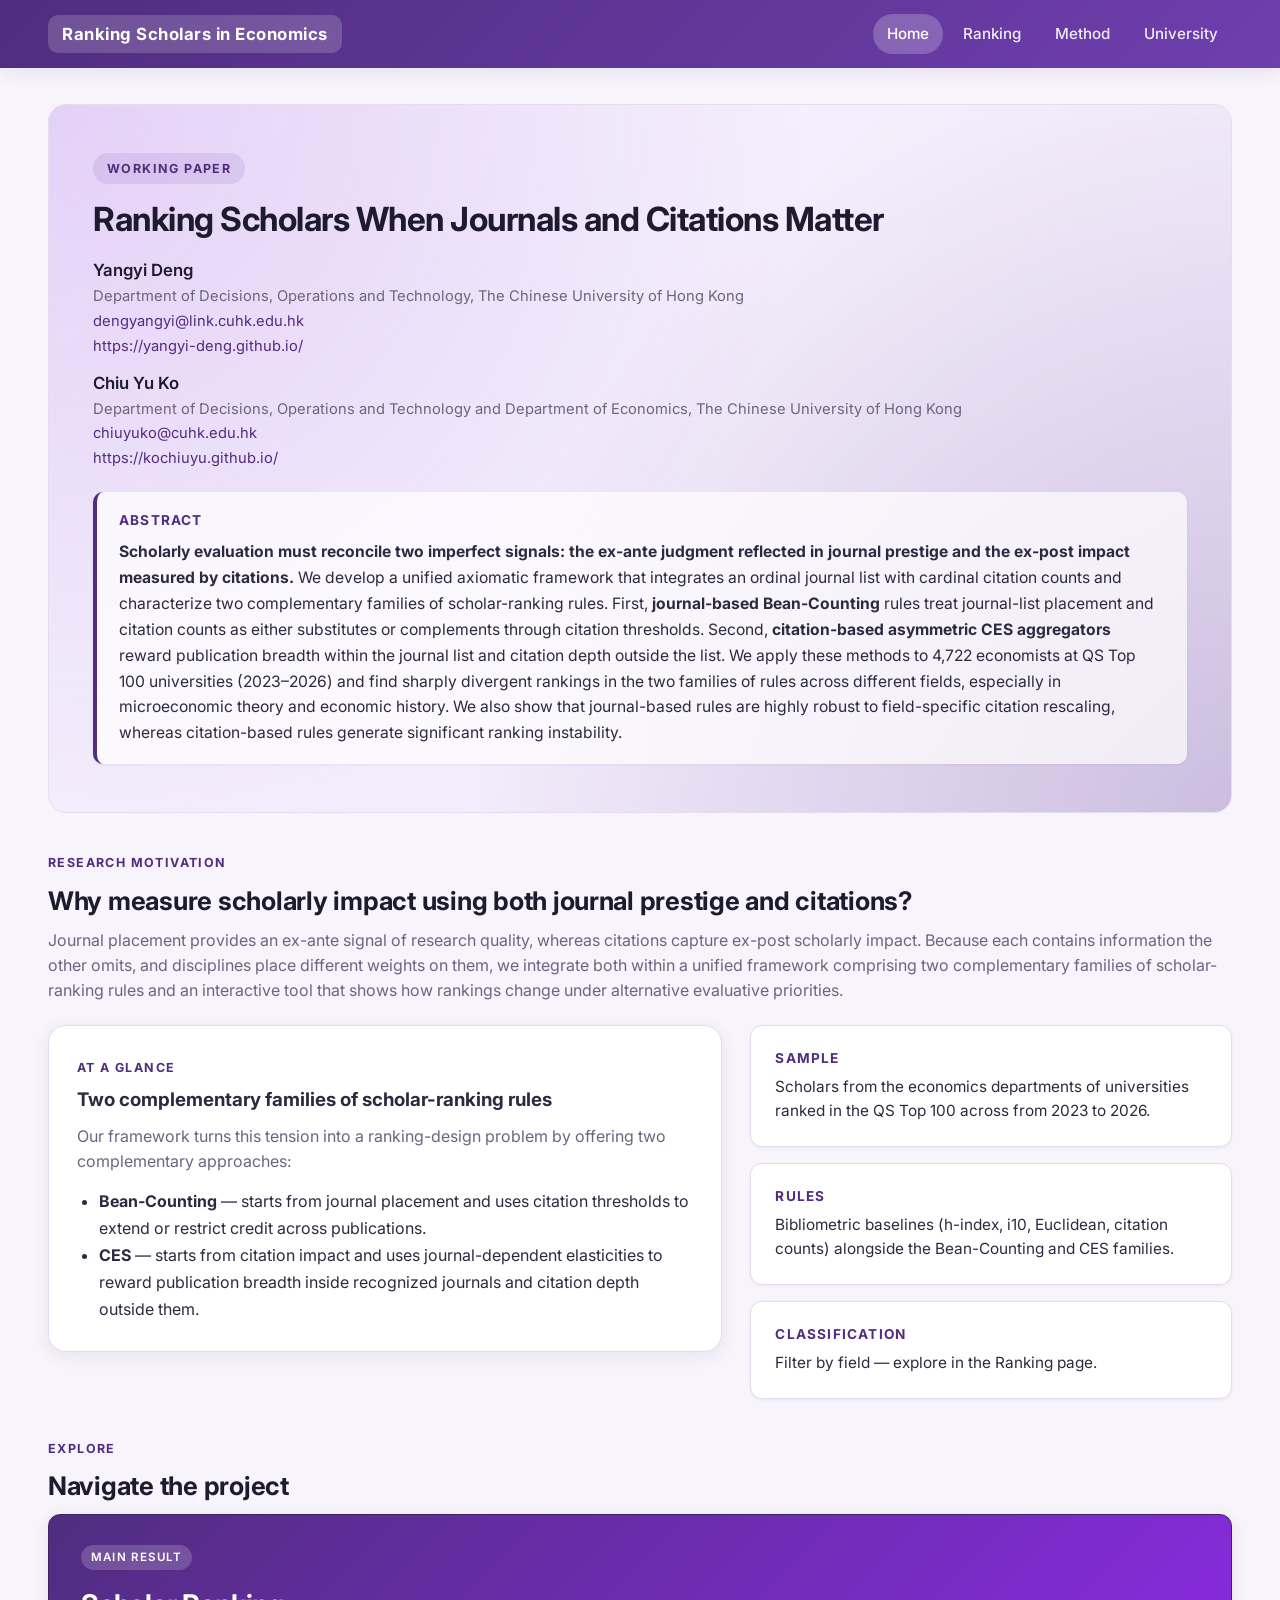
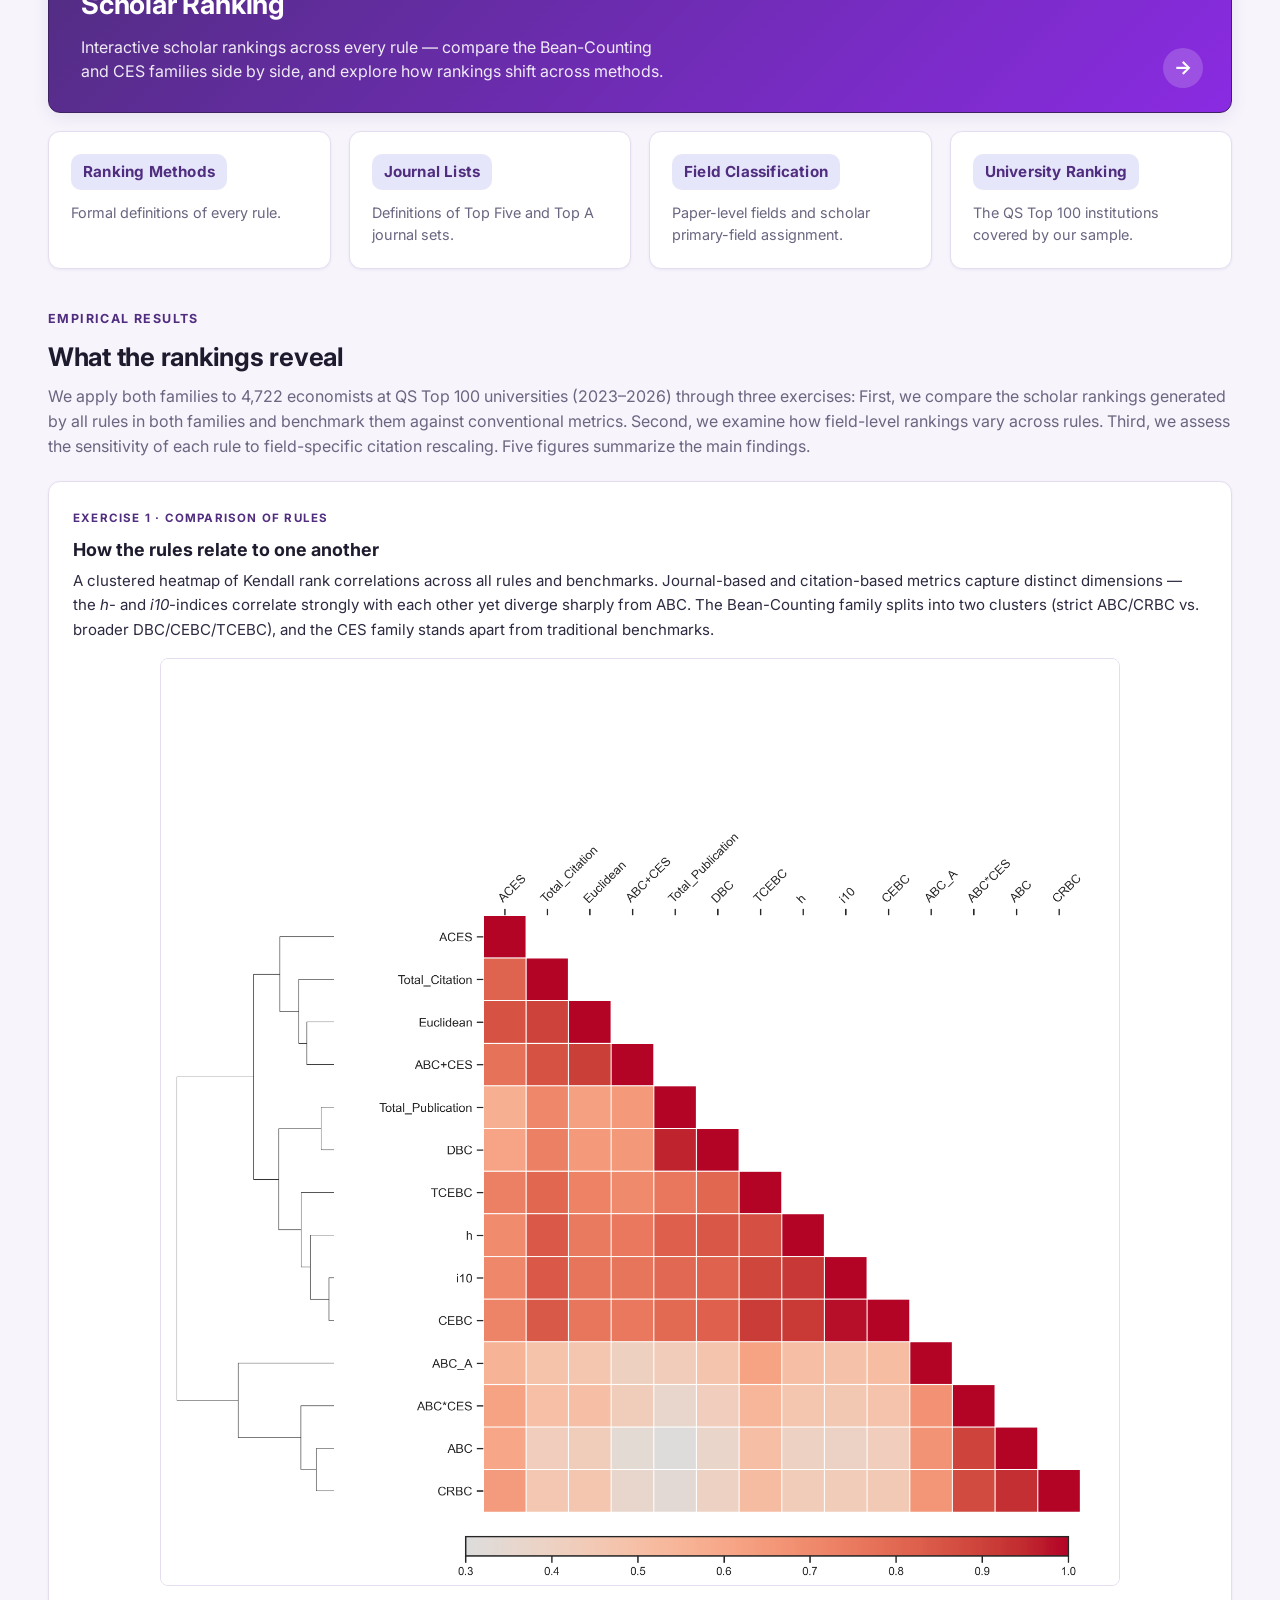
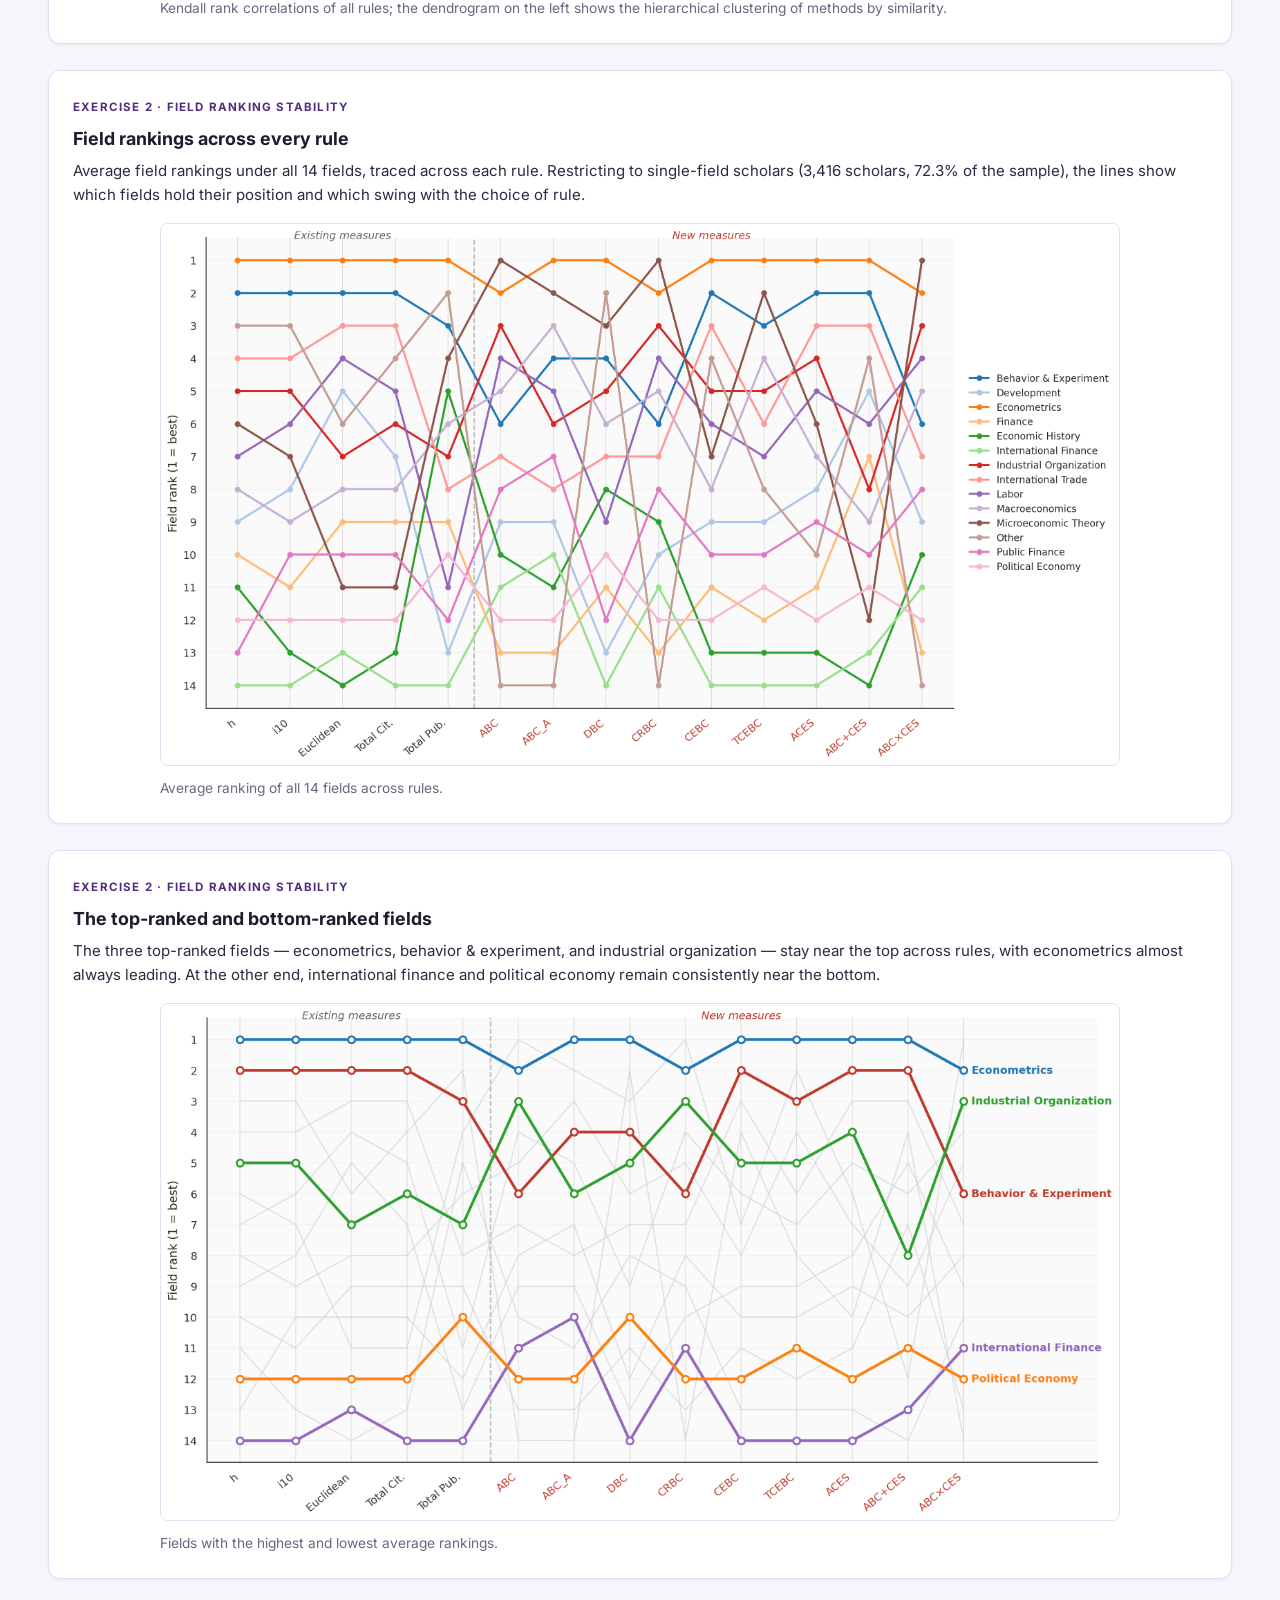
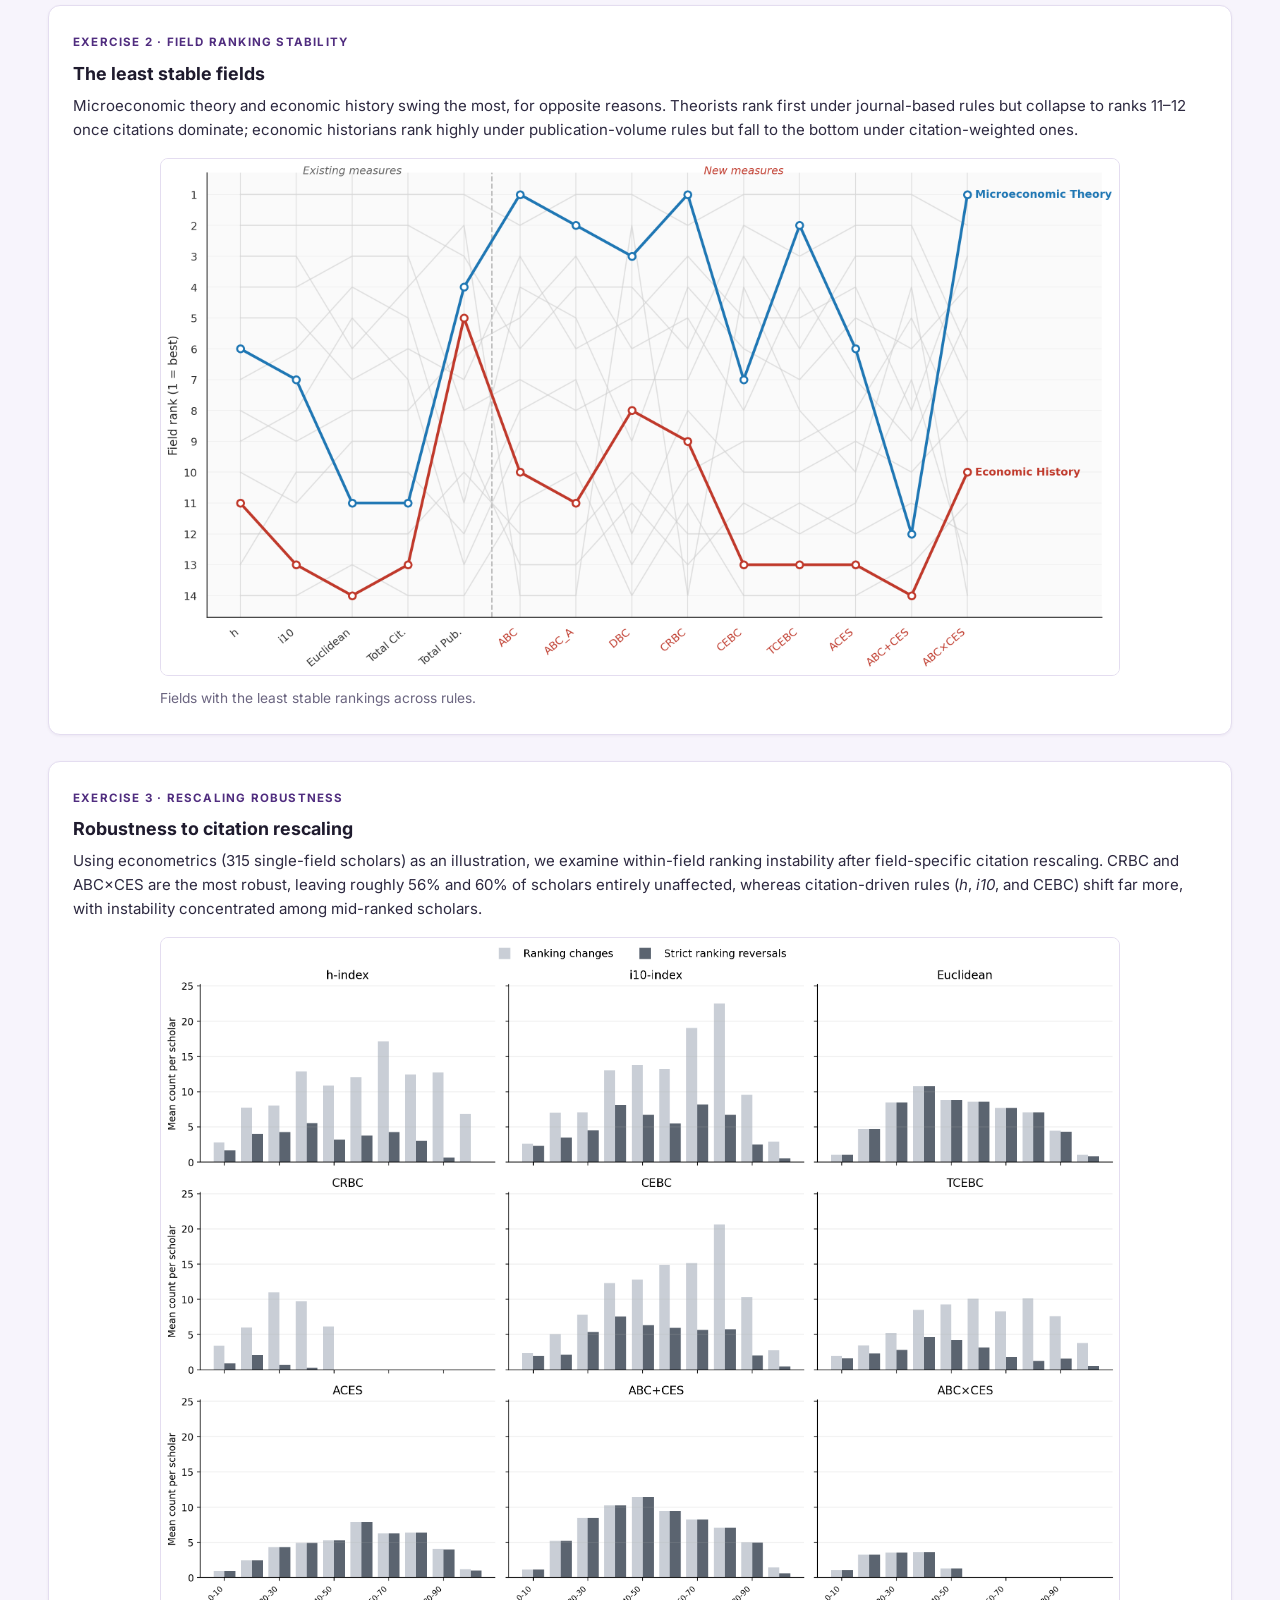
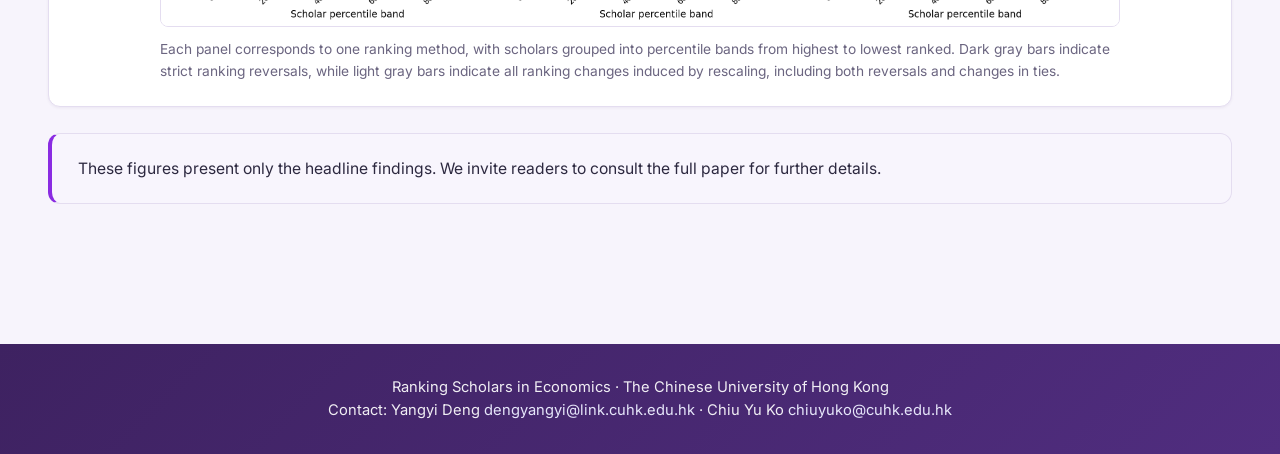
==== commit 427301c9: "Update index.html" ====
--- a/index.html
+++ b/index.html
@@ -188,6 +188,11 @@
             color: var(--text);
             font-size: 0.98em;
             line-height: 1.6;
+        }
+        @media (max-width: 560px) {
+            .tile-grid-secondary { grid-template-columns: 1fr; }
+            .figure-card { padding: 18px 16px; }
+            .paper-cta { padding: 18px 18px; }
         }
     </style>
 </head>
@@ -216,7 +221,7 @@
                     <span class="author-name">Yangyi Deng</span>
                     <span class="author-aff">Department of Decisions, Operations and Technology, The Chinese University of Hong Kong</span>
                     <a class="author-email" href="mailto:dengyangyi@link.cuhk.edu.hk">dengyangyi@link.cuhk.edu.hk</a>
-                    <a class="author-site" href="https://yydeng.github.io/" target="_blank" rel="noopener">https://yydeng.github.io/</a>
+                    <a class="author-site" href="https://yangyi-deng.github.io/econ-rating/" target="_blank" rel="noopener">https://yangyi-deng.github.io/</a>
                 </div>
                 <div class="author">
                     <span class="author-name">Chiu Yu Ko</span>
--- a/styles.css
+++ b/styles.css
@@ -27,7 +27,14 @@
 
 * { box-sizing: border-box; }
 
-html { scroll-behavior: smooth; }
+/* Stop iOS Safari from auto-inflating long text blocks (e.g. the rule
+   explanations in the Method table), which made them look oversized on iPhone
+   while short labels stayed normal. Has no effect on desktop. */
+html {
+    scroll-behavior: smooth;
+    -webkit-text-size-adjust: 100%;
+    text-size-adjust: 100%;
+}
 
 body {
     font-family: 'Inter', -apple-system, BlinkMacSystemFont, 'Segoe UI', 'Helvetica Neue', Arial, sans-serif;
@@ -368,6 +375,7 @@
     color: var(--primary-dark);
     white-space: nowrap;
 }
+.method-table thead th:first-child { color: #fff; }
 .method-table .formula {
     font-family: 'Cambria Math', 'Latin Modern Math', Georgia, serif;
     font-size: 1.02em;
@@ -417,13 +425,30 @@
 }
 
 /* ---------- Responsive ---------- */
+/* Prevent any media (images/tables) from forcing horizontal page scroll on small screens. */
+img { max-width: 100%; height: auto; }
+
 @media (max-width: 768px) {
     .hero { padding: 32px 22px; }
     .hero h1 { white-space: normal; }
     .page { padding: 24px 18px 48px; }
     .card { padding: 22px; }
-    .site-header .nav-wrap { padding: 0 18px; }
+    .site-header .nav-wrap { padding: 0 18px; gap: 12px 16px; }
     .site-header .brand-title { font-size: 1em; }
+    .site-nav { gap: 4px; }
+    .site-nav a { padding: 7px 12px; font-size: 0.9em; }
     table.std { font-size: 0.88em; }
     table.std th, table.std td { padding: 10px 10px; }
-}
+    .site-footer { padding: 26px 18px; }
+}
+
+@media (max-width: 560px) {
+    .hero { padding: 24px 16px; }
+    .hero .brand-mark { font-size: 0.95em; }
+    .section-title { font-size: 1.35em; }
+    .section-eyebrow { font-size: 0.72em; }
+    .page { padding: 20px 14px 40px; }
+    .card { padding: 18px 16px; }
+    .site-header .brand-mark { font-size: 0.92em; padding: 0 10px; }
+    .site-nav a { padding: 6px 10px; font-size: 0.86em; }
+}
